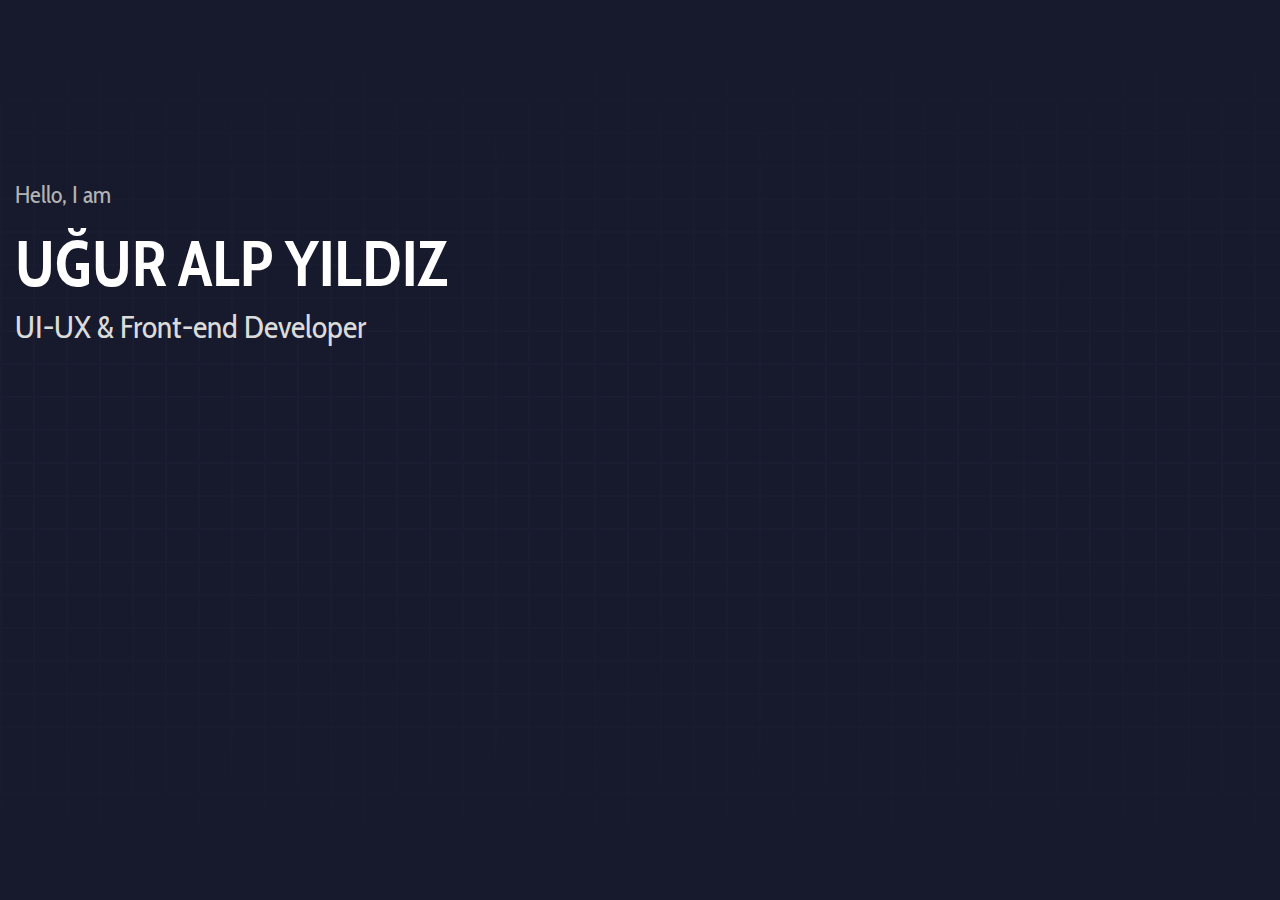
==== index.html @ f48fa428 "Update index.html" ====
<!DOCTYPE html>
<html lang="en">

<head>
    <meta charset="UTF-8">
    <meta name="theme-color" content="#17192c">
    <meta name="language" content="English">
    <link rel="apple-touch-icon" sizes="180x180" href="/apple-touch-icon.png">
    <link rel="icon" type="image/png" sizes="32x32" href="/favicon-32x32.png">
    <link rel="icon" type="image/png" sizes="16x16" href="/favicon-16x16.png">
    <link rel="manifest" href="/site.webmanifest">
    <link rel="mask-icon" href="/safari-pinned-tab.svg" color="#181a2e">
    <meta name="msapplication-TileColor" content="#181a2e">
    <meta name="theme-color" content="#181a2e">
    <meta http-equiv="X-UA-Compatible" content="IE=edge">
    <meta name="viewport" content="width=device-width, initial-scale=1.0">
    <link rel="stylesheet" href="src/style.css">
    <link rel="stylesheet" href="src/styledoten.css">
    <link rel="stylesheet" href="src/media.css">
    <link rel="preconnect" href="https://fonts.googleapis.com">
    <link rel="preconnect" href="https://fonts.gstatic.com" crossorigin>
    <link
        href="https://fonts.googleapis.com/css2?family=Cabin+Condensed&family=Edu+SA+Beginner:wght@600&family=Inconsolata&display=swap"
        rel="stylesheet">
    <link rel="stylesheet" href="https://cdn.jsdelivr.net/npm/swiper/swiper-bundle.min.css">
    <script src="https://kit.fontawesome.com/e2bce648c2.js" crossorigin="hurphygames"></script>
    <meta name="title" content="Ugur Alp Yıldız - Frontend Developer">
    <meta
        content="Hello, I am UĞUR ALP YILDIZ, a UI-UX & Front-end Developer. I am a freelance website developer who prioritizes excellent design and customer satisfaction."
        name="description">
    <meta name="keywords"
        content="ugur,uğuralpyıldız,uguralpyildiz,ugue alp yildiz,uğue alp,uğur yıldız,yildiz,ugur alp yildiz,ugur alp,uğur alp, uğur alp yıldız,uğur yıldız,frontend developer,freelancer,front-end,developer">
    <meta name="robots" content="index, follow">
    <meta name="robots" content="max-snippet:-1, max-image-preview:large, max-video-preview:-1">
    <meta property="og:title" content="Ugur Alp Yıldız - Frontend Developer">
    <meta property="og:description"
        content="Hello, I am UĞUR ALP YILDIZ, a UI-UX & Front-end Developer. I am a freelance website developer who prioritizes excellent design and customer satisfaction.">
    <meta http-equiv="Content-Type" content="text/html; charset=utf-8">
    <title>Uğur Alp Yıldız - Frontend Developer</title>
</head>

<body id="introduction">

    <div class="bg-sq" id="page">
        <nav class="nav-set up1">

            <div class="nav-container">
                <div class="nav-title">
                    <div class="profile-img">
                        <a href="#introduction"><img id="profile-logo" src="img/logo.png" alt="logo"></a>
                    </div>
                    <div class="name-align">
                        <div class="link-anim-set">
                            <div class="link-anim-set-p">
                                <div class="name-bar ">Uğur Alp Yıldız</div>
                            </div>
                        </div>
                        <div class="link-anim-set">
                            <div class="link-anim-set-p">
                                <div class="typewriting">
                                    <div class="job-bar">Frontend Developer</div>
                                </div>
                            </div>
                        </div>
                    </div>
                </div>

                <div class="nav-menu-overlay fadeblock"></div>
                <div class="menu-pos">

                    <div class="nav-link-container">
                        <div class="nav-links nav-link-settings">
                            <div class="nav-menu-header">
                                <div class="profile-img marg">
                                    <img width="" height="" id="profile-logo" src="img/logo.png" alt="logo">
                                </div>
                                <div class="name-bar">Uğur Alp Yıldız<br><span>Frontend Developer</span></div>
                            </div>
                            <div class="responsive-settings-mobile-animation">
                                <div id="nth" class="nav-links-effect-container">

                                    <a href="#introduction" class="nav-link" href="#">
                                        <div class="link-anim-set">
                                            <div class="link-anim-set-p p1">
                                                <div class="link-numbers">01</div><span
                                                    class="slash">//</span>Introduction
                                            </div>
                                        </div>
                                    </a>
                                    <a href="#about" class="nav-link" href="#">
                                        <div class="link-anim-set">
                                            <div class="link-anim-set-p p2">
                                                <div class="link-numbers">02</div><span class="slash">//</span>About Me
                                            </div>
                                        </div>
                                    </a>
                                    <a href="#projects" class="nav-link" href="#">
                                        <div class="link-anim-set">
                                            <div class="link-anim-set-p p3">
                                                <div class="link-numbers">03</div><span
                                                    class="slash">//</span>References
                                            </div>
                                        </div>
                                    </a>
                                    <a href="#contact" class="nav-link" href="#">
                                        <div class="link-anim-set">
                                            <div class="link-anim-set-p p4">
                                                <div class="link-numbers">04</div><span class="slash">//</span>Contact
                                            </div>
                                        </div>
                                    </a>


                                    <div class="dot-link-effect"></div>

                                </div>

                                <div class="download-center fade-r topbtns22">
                                    <a href="https://api.whatsapp.com/send/?phone=905379409326&text&type=phone_number&app_absent=0"
                                        target="_blank" id="downloadCv" class="download-cv">
                                        <span class="download-text"><img width="26" height="26"
                                                src="https://img.icons8.com/color/48/whatsapp--v1.png"
                                                alt="whatsapp--v1" />Whatsapp</span>
                                    </a>
                                    <div  class="flag dropws">
                                        <img width="24" height="24" src="https://img.icons8.com/ios/50/ffffff/globe--v1.png" alt="globe--v1" />  (EN)

                                        <div class="dropdown-c">
                                            <a href="tr.html" class="flag">
                                                <img width="24" height="24" src="https://img.icons8.com/color/48/turkey.png" alt="turkey" /> TR
                                            </a>
                                            <a href="index.html" class="flag">
                                                <img width="24" height="24" src="https://img.icons8.com/color/48/usa.png" alt="usa" /> EN
                                            </a>
                                        </div>
                                    </div>
                                    

                                </div>
                            </div>
                        </div>


                    </div>
                </div>
                <button class="menu-btn" href="#"><i class="fa-solid fa-bars-staggered"></i></button>
            </div>
        </nav>


        <!-- 01 page -->

        <section class="height100">
            <div class="container ">

                <div class="skills-header ">
                    <div class="home-hi">
                        <div class="link-anim-set">
                            <div class="link-anim-set-p a1 animate__bounceInDown">
                                <h6>Hello, I am</h6>
                            </div>
                        </div>
                    </div>
                    <div class="home-name">
                        <div class="link-anim-set">
                            <div class="link-anim-set-p">
                                <h1 class="animated-text"><span>U</span><span>Ğ</span><span>U</span><span>R</span>
                                    <span>A</span><span>L</span><span>P</span>
                                    <span>Y</span><span>I</span><span>L</span><span>D</span><span>I</span><span>Z</span>
                                </h1>
                            </div>
                        </div>
                        <div class="link-anim-set ">
                            <div class="link-anim-set-p">
                                <h3 class="animated-text-d">
                                    <span>U</span><span>I</span><span>-</span><span>U</span><span>X</span>
                                    <span>&</span>
                                    <span>F</span><span>r</span><span>o</span><span>n</span><span>t</span><span>-</span><span>e</span><span>n</span><span>d</span>
                                    <span>D</span><span>e</span><span>v</span><span>e</span><span>l</span><span>o</span><span>p</span><span>e</span><span>r</span>
                                </h3>
                            </div>
                        </div>


                    </div>

                    <div class="home-p link-anim-fade">

                        <p>
                            UI-UX & Front-end Developer. I am a freelance website developer who prioritizes excellent
                            design and
                            customer satisfaction.
                        </p>
                    </div>
                </div>

                <!-- code page -->
                <div style="display: none;" class="short-resume-i1 animate__backInUp">
                    <div class="code-table ">
                        <div class="code-table-nav">
                            <div class="tab-container">
                                <div class="tab tab-active"><span style="color: yellow; "><i
                                            class="fa-brands fa-js"></i></span>cubeEffect.js</div>
                                <div class="tab"><span style="color: skyblue; ">#</span> cube-free.css</div>
                                <div class="tab"><span style="color: orangered; ">
                                        <>
                                    </span> cube.html</div>
                            </div>
                        </div>
                        <div class="code-table-code-container">
                            <div class="code-table-sidenav">
                                <div class="numb link-anim-set p1">303</div>
                                <div class="numb link-anim-set p2">304</div>
                                <div class="numb link-anim-set p3">305</div>
                                <div class="numb link-anim-set p4">306</div>
                                <div class="numb link-anim-set p5">3U7</div>
                                <div class="numb link-anim-set p6">3G8</div>
                                <div class="numb link-anim-set p7">3U9</div>
                                <div class="numb link-anim-set p8">3R0</div>
                                <div class="numb link-anim-set p9">311</div>
                                <div class="numb link-anim-set p10">312</div>
                                <div class="numb link-anim-set p11">313</div>
                                <div class="numb link-anim-set p12">314</div>
                            </div>
                            <div class="code-table-code">
                                <div class="code-table-border">

                                    <div class="time-out-code">
                                        <span style="color: #ce8ce9;">const</span> <span
                                            style="color: #a1c5f5;">fromNTH</span> <span style="color: skyblue;"> =
                                        </span> </span><span style="color: #f3b059;"> inActiveNoddles</span>;
                                    </div>
                                    <div class="time-out-code">
                                        <span style="color: #ce8ce9;">var</span> <span
                                            style="color: #a1c5f5;">plainCounter</span> <span style="color: skyblue;"> =
                                        </span> <span style="color: #d34848;"> 0</span>;
                                    </div>
                                    <!-- settimeout -->
                                    <div class="settime-out-mar">
                                        <div class="time-out-code">
                                            <span style="color: #a1c5f5;">setTimeout(</span><span
                                                style="color: #eec985;">()</span> <span
                                                style="color: #ce8ce9;">=></span> <span style="color:#eec985;">{</span>
                                        </div>
                                        <div class="time-out-function-code">
                                            <span style="color: #eec985;">swiperSlider</span>.<span
                                                style="color: #d34848;">innerHTML</span> <span
                                                style="color: #a1c5f5;">=</span> <span
                                                style="color:#eec985;">pas_orianted</span>;
                                        </div>
                                        <div class="time-out-function-code">
                                            <span style="color: #eec985;">pro</span>.<span
                                                style="color: #d34848;">funcode</span> <span
                                                style="color: #a1c5f5;">=</span> <span
                                                style="color:#eec985;">letter</span>;
                                        </div>
                                        <div class="time-out-function-code">
                                            <span style="color: #eec985;">proactive_JavaScriptSkills</span>.<span
                                                style="color: #d34848;">match</span> <span
                                                style="color: #a1c5f5;">=</span> <span
                                                style="color:#eec985;">configures_dart</span>;
                                        </div>
                                        <div class="time-out-code">
                                            <span style="color: #eec985;">}</span>, <span
                                                style="color: #eec985;">7000</span> <span
                                                style="color: #a1c5f5;">)</span>;
                                        </div>
                                    </div>
                                    <!-- settimeout -->

                                    <div class="time-out-code">
                                        <span style="color: #ce8ce9;">const</span> <span
                                            style="color: #a1c5f5;">removeAllClass_fromNTH</span> <span
                                            style="color: skyblue;"> = </span> </span><span style="color: #f3b059;">
                                            ActiveNoddles</span>;
                                    </div>
                                    <div class="time-out-code">
                                        <span style="color: #ce8ce9;">const</span> <span
                                            style="color: #a1c5f5;">dotLinkEffect</span> <span style="color: skyblue;">
                                            = </span> <span style="color: #f3b059;"> NTH</span>;
                                    </div>
                                    <div class="time-out-code">
                                        <span style="color: #ce8ce9;">var</span> <span
                                            style="color: #a1c5f5;">pauseOnHover</span> <span style="color: skyblue;"> =
                                        </span> <span style="color: #80d348;"> true</span>;
                                    </div>
                                </div>
                            </div>
                        </div>
                    </div>
                    <!-- code right 01 page -->
                    <div class="short-resume-i2 ">
                        <div class="swiper swiper-container-free-mode ">
                            <!-- Additional required wrapper -->
                            <div class="swiper-wrapper">
                                <!-- Slides -->
                                <div class="swiper-slide cube">
                                    <div class="skill-board">
                                        <div class="skill-bar-head">
                                            <div class="skill-bar-head">
                                                <i class="fa-solid fa-code"></i>HTML
                                            </div>

                                            <div class="skill-bar">
                                                <div class="skill-bar-dot-head">Accessibility</div>
                                                <div class="skill-bar-co htmls">

                                                    <div class="skill-bar-dot"></div>
                                                    <div class="skill-bar-dot"></div>
                                                    <div class="skill-bar-dot"></div>
                                                    <div class="skill-bar-dot"></div>
                                                    <div class="skill-bar-dot"></div>
                                                    <div class="skill-bar-dot"></div>
                                                </div>
                                                <div class="skill-bar-dot-head">Forms & Validations</div>
                                                <div class="skill-bar-co htmls">

                                                    <div class="skill-bar-dot"></div>
                                                    <div class="skill-bar-dot"></div>
                                                    <div class="skill-bar-dot"></div>
                                                    <div class="skill-bar-dot"></div>
                                                    <div class="skill-bar-dot"></div>
                                                    <div class="skill-bar-dot"></div>
                                                </div>
                                            </div>

                                        </div>
                                    </div>
                                </div>
                                <div class="swiper-slide cube">
                                    <div class="skill-board other-skills">
                                        <div class="skill-bar-head">
                                            <div class="skill-bar-head">
                                                <i class="fa-brands fa-css3-alt"></i>CSS
                                            </div>

                                            <div class="skill-bar">
                                                <div class="skill-bar-dot"></div>Bootstrap
                                            </div>
                                            <div class="skill-bar">
                                                <div class="skill-bar-dot"></div>Tailwind CSS
                                            </div>
                                            <div class="skill-bar">
                                                <div class="skill-bar-dot"></div>SASS
                                            </div>
                                            <div class="skill-bar">
                                                <div class="skill-bar-dot"></div>Animate.css
                                            </div>
                                        </div>
                                    </div>
                                </div>

                                <div class="swiper-slide cube">
                                    <div class="skill-board other-skills">
                                        <div class="skill-bar-head">
                                            <div class="skill-bar-head">
                                                <i class="fa-brands fa-square-js"></i>JavaScript
                                            </div>

                                            <div class="skill-bar">
                                                <div class="skill-bar-dot"></div>React
                                            </div>
                                            <div class="skill-bar">
                                                <div class="skill-bar-dot"></div>TypeScript
                                            </div>
                                            <div class="skill-bar">
                                                <div class="skill-bar-dot"></div>Next.js
                                            </div>
                                            <div class="skill-bar">
                                                <div class="skill-bar-dot"></div>Swiper.js
                                            </div>
                                        </div>
                                    </div>
                                </div>


                            </div>


                        </div>


                        <!-- code page skills card info -->
                        <div class="short-resume-i4 ">
                            Skills
                        </div>

                    </div>
                </div>

            </div>
        </section>
    </div>

    <div class="beforeunloads">
        <!-- 01 page end -->

        <!-- 02 page end -->
        <section class="bg-sq ">
            <!-- 03 page start -->
            <div id="page">
                <div id="about" class="pageControl"></div>
                <div class="experince-container-fluid">
                    <div class="container">
                        <div class="section-box-container  ">
                            <div class="experince-header"><span class="experince-header-set">About Me</span></div>
                            <div class="about-container">
                                <div class="about-me-section">

                                    <div class="about-text">


                                        <div style="color:#bfc0c4 ;" class="about-text">
                                            Why should you work with me?
                                        </div>
                                        Because I am a developer who understands that web design is not just about
                                        aesthetics, but
                                        also encompasses functionality and usability.<br><br>

                                        The experience I have gained as a programmer enables me to provide smart
                                        solutions to technical challenges, as well as
                                        the ability to design visually appealing and professional websites. This
                                        presents an excellent opportunity for you to
                                        strengthen your online presence, attract your target audience, and expand your
                                        customer base.<br><br>

                                        Working with me will allow you to enhance your business's reputation in the
                                        digital world and gain a competitive
                                        advantage.<br><br>

                                        To make websites more professional, I have learned React.js and Tailwind CSS. By
                                        using these modern technologies, I
                                        create more flexible and faster websites. This allows me to provide more
                                        impressive and user-friendly experiences in my
                                        projects.<br><br>

                                        Since 2022, I have been working as a freelancer for agencies and companies. I am
                                        confident in my abilities and
                                        continuously strive to learn and keep up with the latest developments in the
                                        software field.

                                    </div>

                                    <div style="color:#bfc0c4 ;" class="about-text">
                                        My Interests
                                    </div>
                                    <div class="skills-bar-about flexstart intColor">
                                        <i class="fa-brands fa-html5" title="HTML"></i>
                                        <i class="fa-brands fa-css3-alt" title="CSS"></i>
                                        <i class="fa-brands fa-bootstrap" title="Bootstrap"></i>
                                        <i class="fa-brands fa-sass" title="Sass"></i>
                                        <i class="fa-brands fa-js" title="JavaScript"></i>
                                        <i class="fa-brands fa-react" title="React"></i>
                                    </div>
                                </div>
                                <div class="img-section">

                                </div>

                            </div>
                        </div>

                    </div>

                </div>
            </div>
        </section>

        <section>
            <!-- 02 page start -->
            <div id="page">
                <div id="projects" class="pageControl"></div>
                <div class="experince-container-fluid">
                    <div class="container ">


                        <div class="section-box-container">
                            <div class="experince-header"><span class="experince-header-set">References</span></div>

                            <div class="experince-alt"><i class="fa-solid fa-circle-check"></i>
                                Some of the projects I have completed include: <br><br> <i
                                    class="fa-solid fa-circle-info"></i> Please consider that the projects were designed
                                according to the budget.<br>
                                <div class="interact-zoom-header"></div>
                            </div>
                            <div class="section-boxes">

                                <a href="https://robson.com.tr" target="_blank"
                                    class="section-boxes-wrap reveal robson">
                                    <div class="section-title">
                                        <div class="section-projects-overflow">
                                            <div class="section-box ">
                                                <img src="img/robsoninvestment.png" alt="robsoninvestment">
                                            </div>
                                            <div class="title-area">
                                                <div class="project-type">Design and Development<span
                                                        class="project-date"><i
                                                            class="fa-solid fa-diagram-project"></i>Companies</span>
                                                </div>
                                                <div class="project-title"><i class="fa-solid fa-link"></i>
                                                    robson.com.tr</div>
                                            </div>
                                        </div>
                                    </div>

                                </a>





                                <a href="http://www.elsankozmetik.com" target="_blank"
                                    class="section-boxes-wrap reveal elsan">
                                    <div class="section-title">
                                        <div class="section-projects-overflow">
                                            <div class="section-box ">
                                                <img src="img/elsankozmetik.png" alt="elsankozmetik">
                                            </div>
                                            <div class="title-area">
                                                <div class="project-type">Design and Development<span
                                                        class="project-date"><i
                                                            class="fa-solid fa-diagram-project"></i>Companies</span>
                                                </div>
                                                <div class="project-title"><i class="fa-solid fa-link"></i>
                                                    elsankozmetik.com</div>
                                            </div>
                                        </div>
                                    </div>

                                </a>
                                <a href="http://www.borvey.com" target="_blank"
                                    class="section-boxes-wrap reveal borvey">
                                    <div class="section-title">
                                        <div class="section-projects-overflow">
                                            <div class="section-box ">
                                                <img src="img/borvey.png" alt="borvey">
                                            </div>
                                            <div class="title-area">
                                                <div class="project-type">Design and Development<span
                                                        class="project-date"><i
                                                            class="fa-solid fa-diagram-project"></i>Companies</span>
                                                </div>
                                                <div class="project-title"><i class="fa-solid fa-link"></i> borvey.com
                                                </div>
                                            </div>
                                        </div>
                                    </div>

                                </a>
                                <a href="https://www.texep.ch" target="_blank" class="section-boxes-wrap reveal texep">
                                    <div class="section-title">
                                        <div class="section-projects-overflow">
                                            <div class="section-box ">
                                                <img src="img/texep.png" alt="texep">
                                            </div>
                                            <div class="title-area">
                                                <div class="project-type">Design and Development<span
                                                        class="project-date"><i
                                                            class="fa-solid fa-diagram-project"></i>Companies</span>
                                                </div>
                                                <div class="project-title"><i class="fa-solid fa-link"></i> texep.ch
                                                </div>
                                            </div>
                                        </div>
                                    </div>

                                </a>



                                <a href="https://yasayankalpler.com/" target="_blank"
                                    class="section-boxes-wrap reveal yasayankalpler">
                                    <div class="section-title">
                                        <div class="section-projects-overflow">
                                            <div class="section-box ">
                                                <img src="img/yasayankalpler.png" alt="yasayankalpler">
                                            </div>
                                            <div class="title-area">
                                                <div class="project-type">Design and Development<span
                                                        class="project-date"><i
                                                            class="fa-solid fa-diagram-project"></i>Companies</span>
                                                </div>
                                                <div class="project-title"><i class="fa-solid fa-link"></i>
                                                    yasayankalpler.com</div>
                                            </div>
                                        </div>
                                    </div>

                                </a>





                                <a href="https://defneinsaatas.com/" target="_blank"
                                    class="section-boxes-wrap reveal defne">
                                    <div class="section-title">
                                        <div class="section-projects-overflow">
                                            <div class="section-box ">
                                                <img src="img/defne.png" alt="defneinsaat">
                                            </div>
                                            <div class="title-area">
                                                <div class="project-type">Design and Development<span
                                                        class="project-date"><i
                                                            class="fa-solid fa-diagram-project"></i>Companies</span>
                                                </div>
                                                <div class="project-title"><i class="fa-solid fa-link"></i>
                                                    defneinsaatas.com</div>
                                            </div>
                                        </div>
                                    </div>

                                </a>

                                <!-- <a href="https://www.sahsenemsaphira.com" target="_blank" class="section-boxes-wrap reveal sahsenem">
                                <div class="section-title">
                                    <div class="section-projects-overflow">
                                        <div class="section-box ">
                                            <img src="img/sahsenem.png" alt="sahsenem">
                                        </div>
                                        <div class="title-area">
                                            <div class="project-type">Design and Development<span class="project-date"><i
                                                        class="fa-solid fa-diagram-project"></i>Porfolio</span></div>
                                            <div class="project-title"><i class="fa-solid fa-link"></i> sahsenemsaphira.com</div>
                                        </div>
                                    </div>
                                </div>
    
                            </a> -->

                                <a href="https://www.flemini.com" target="_blank"
                                    class="section-boxes-wrap reveal flemini">
                                    <div class="section-title">
                                        <div class="section-projects-overflow">
                                            <div class="section-box ">
                                                <img src="img/flemini.png" alt="flemini">
                                            </div>
                                            <div class="title-area">
                                                <div class="project-type">Design and Development<span
                                                        class="project-date"><i
                                                            class="fa-solid fa-diagram-project"></i>Porfolio</span>
                                                </div>
                                                <div class="project-title"><i class="fa-solid fa-link"></i> flemini.com
                                                </div>
                                            </div>
                                        </div>
                                    </div>

                                </a>

                                <a href="https://yildirimbelediyespor.org/index.html" target="_blank"
                                    class="section-boxes-wrap reveal yildirim">
                                    <div class="section-title">
                                        <div class="section-projects-overflow">
                                            <div class="section-box ">
                                                <img src="img/yildirim-belediyesi-jimnastik-kulubu.png"
                                                    alt="yildirim-belediyesi-jimnastik-kulubu">
                                            </div>
                                            <div class="title-area">
                                                <div class="project-type">Sadece Frontend<span class="project-date"><i
                                                            class="fa-solid fa-diagram-project"></i>Companies</span>
                                                </div>
                                                <div class="project-title"><i class="fa-solid fa-link"></i>
                                                    yildirimbelediyespor.org</div>
                                            </div>
                                        </div>
                                    </div>

                                </a>

                                <a href="https://www.likyaagac.com" target="_blank"
                                    class="section-boxes-wrap reveal likya">
                                    <div class="section-title">
                                        <div class="section-projects-overflow">
                                            <div class="section-box ">
                                                <img src="img/likya.png" alt="likya">
                                            </div>
                                            <div class="title-area">
                                                <div class="project-type">Design and Development<span
                                                        class="project-date"><i
                                                            class="fa-solid fa-diagram-project"></i>Companies</span>
                                                </div>
                                                <div class="project-title"><i class="fa-solid fa-link"></i>
                                                    likyaagac.com</div>
                                            </div>
                                        </div>
                                    </div>

                                </a>

                                <a href="https://rutubeteson.com/" target="_blank"
                                    class="section-boxes-wrap reveal rutubet">
                                    <div class="section-title">
                                        <div class="section-projects-overflow">
                                            <div class="section-box ">
                                                <img src="img/rutubeteson.png" alt="rutubeteson">
                                            </div>
                                            <div class="title-area">
                                                <div class="project-type">Design and Development<span
                                                        class="project-date"><i
                                                            class="fa-solid fa-diagram-project"></i>Companies</span>
                                                </div>
                                                <div class="project-title"><i class="fa-solid fa-link"></i>
                                                    rutubeteson.com</div>
                                            </div>
                                        </div>
                                    </div>

                                </a>

                                <a href="https://www.btcclassic.io" target="_blank"
                                    class="section-boxes-wrap reveal btcclassic">
                                    <div class="section-title">
                                        <div class="section-projects-overflow">
                                            <div class="section-box ">
                                                <img src="img/btcclassic.png" alt="btcclassic">
                                            </div>
                                            <div class="title-area">
                                                <div class="project-type">Design and Development<span
                                                        class="project-date"><i
                                                            class="fa-solid fa-diagram-project"></i>Crypto</span></div>
                                                <div class="project-title"><i class="fa-solid fa-link"></i>
                                                    btcclassic.com</div>
                                            </div>
                                        </div>
                                    </div>

                                </a>
                                <a href="https://lineaname.com/" target="_blank"
                                    class="section-boxes-wrap reveal linea">
                                    <div class="section-title">
                                        <div class="section-projects-overflow">
                                            <div class="section-box ">
                                                <img src="img/lineanames.png" alt="lineaname">
                                            </div>
                                            <div class="title-area">
                                                <div class="project-type">Design and Development<span
                                                        class="project-date"><i
                                                            class="fa-solid fa-diagram-project"></i>Crypto</span></div>
                                                <div class="project-title"><i class="fa-solid fa-link"></i>
                                                    lineaname.com</div>
                                            </div>
                                        </div>
                                    </div>

                                </a>
                                <a href="https://jascrypto.net" target="_blank"
                                    class="section-boxes-wrap reveal jascrypto">
                                    <div class="section-title">
                                        <div class="section-projects-overflow">
                                            <div class="section-box ">
                                                <img src="img/jascrypto.png" alt="jascrypto">
                                            </div>
                                            <div class="title-area">
                                                <div class="project-type">Design and Development<span
                                                        class="project-date"><i
                                                            class="fa-solid fa-diagram-project"></i>Portfolio</span>
                                                </div>
                                                <div class="project-title"><i class="fa-solid fa-link"></i>
                                                    jascrypto.net</div>
                                            </div>
                                        </div>
                                    </div>

                                </a>
                                <a href="https://dinocoin.vip/" target="_blank" class="section-boxes-wrap reveal dino">
                                    <div class="section-title">
                                        <div class="section-projects-overflow">
                                            <div class="section-box ">
                                                <img src="img/dinocoin.png" alt="dinocoin">
                                            </div>
                                            <div class="title-area">
                                                <div class="project-type">Design and Development<span
                                                        class="project-date"><i
                                                            class="fa-solid fa-diagram-project"></i>Crypto</span></div>
                                                <div class="project-title"><i class="fa-solid fa-link"></i> dinocoin.vip
                                                </div>
                                            </div>
                                        </div>
                                    </div>

                                </a>
                                <a href="https://cavezero.com/" target="_blank" class="section-boxes-wrap reveal cave">
                                    <div class="section-title">
                                        <div class="section-projects-overflow">
                                            <div class="section-box ">
                                                <img src="img/cavezero.png" alt="cavezero">
                                            </div>
                                            <div class="title-area">
                                                <div class="project-type">Design and Development<span
                                                        class="project-date"><i
                                                            class="fa-solid fa-diagram-project"></i>Crypto</span></div>
                                                <div class="project-title"><i class="fa-solid fa-link"></i> cavezero.com
                                                </div>
                                            </div>
                                        </div>
                                    </div>

                                </a>
                                <a href="https://xbeygayrimenkul.com/" target="_blank"
                                    class="section-boxes-wrap reveal xbey">
                                    <div class="section-title">
                                        <div class="section-projects-overflow">
                                            <div class="section-box ">
                                                <img src="img/xbey.png" alt="xbey-gayrimenkul">
                                            </div>
                                            <div class="title-area">
                                                <div class="project-type">Design and Development<span
                                                        class="project-date"><i
                                                            class="fa-solid fa-diagram-project"></i>Companies</span>
                                                </div>
                                                <div class="project-title"><i class="fa-solid fa-link"></i>
                                                    xbeygayrimenkul.com</div>
                                            </div>
                                        </div>
                                    </div>

                                </a>
                                <a href="https://thenightstore.net/" target="_blank"
                                    class="section-boxes-wrap reveal thenightstore">
                                    <div class="section-title">
                                        <div class="section-projects-overflow">
                                            <div class="section-box ">
                                                <img src="img/thenightstore.png" alt="thenightstore">
                                            </div>
                                            <div class="title-area">
                                                <div class="project-type">Design and Development<span
                                                        class="project-date"><i
                                                            class="fa-solid fa-diagram-project"></i>Companies</span>
                                                </div>
                                                <div class="project-title"><i class="fa-solid fa-link"></i>
                                                    thenightstore.net</div>
                                            </div>
                                        </div>
                                    </div>

                                </a>
                                <a href="https://phomi-tr.com/" target="_blank"
                                    class="section-boxes-wrap reveal phomi-tr">
                                    <div class="section-title">
                                        <div class="section-projects-overflow">
                                            <div class="section-box ">
                                                <img src="img/phomi-tr.png" alt="phomi-tr">
                                            </div>
                                            <div class="title-area">
                                                <div class="project-type">Design and Development<span
                                                        class="project-date"><i
                                                            class="fa-solid fa-diagram-project"></i>Companies</span>
                                                </div>
                                                <div class="project-title"><i class="fa-solid fa-link"></i> phomi-tr.com
                                                </div>
                                            </div>
                                        </div>
                                    </div>

                                </a>





                                <div class="experince-alt reveal"><i class="fa-solid fa-hourglass-half"></i>Some of the
                                    projects I have worked on include<br>
                                    <div class="interact-zoom-header"></div>
                                </div>
                                <!-- anim-project a1 -->
                                <div class="section-boxes-wrap reveal hurphy">
                                    <div class="section-title">
                                        <div class="section-projects-overflow">
                                            <div class="section-box ">
                                                <img src="img/hurphygames.png" alt="hurphygames">
                                            </div>
                                            <div class="title-area">
                                                <div class="project-type">Design and Development<span
                                                        class="project-date"><i
                                                            class="fa-solid fa-diagram-project"></i>Companies</span>
                                                </div>
                                                <div class="project-title"> hurphygames.com</div>
                                            </div>
                                        </div>
                                    </div>

                                </div>
                                <div class="section-boxes-wrap reveal arearts">
                                    <div class="section-title ">
                                        <div class="section-projects-overflow">
                                            <div class="section-box ">
                                                <img src="img/arearts.png" alt="arearts">
                                            </div>
                                            <div class="title-area">
                                                <div class="project-type">Design and Development<span
                                                        class="project-date"><i
                                                            class="fa-solid fa-diagram-project"></i>Companies</span>
                                                </div>
                                                <div class="project-title"> arearts.com</div>
                                            </div>
                                        </div>
                                    </div>

                                </div>
                                <div class="section-boxes-wrap reveal doga">
                                    <div class="section-title">
                                        <div class="section-projects-overflow">
                                            <div class="section-box ">
                                                <img src="img/dogamobilya.png" alt="dogamobilya">
                                            </div>
                                            <div class="title-area">
                                                <div class="project-type">Only Frontend<span class="project-date"><i
                                                            class="fa-solid fa-diagram-project"></i>Companies</span>
                                                </div>
                                                <div class="project-title"> Doğa Mobilya</div>
                                            </div>
                                        </div>
                                    </div>

                                </div>




                            </div>

                        </div>

                    </div>
                </div>

            </div>

            <div class="comment-section-container reveal">
                <div class="comment-section">
                    <div class="experince-alt " style="margin-top: 50px;"><i
                            class="fa-solid fa-wand-sparkles"></i>Customer testimonials<br>
                        <div class="interact-zoom-header"></div>
                    </div>
                    <div class="swiper-container swiper2">
                        <div class="swiper-wrapper">
                            <div class="swiper-slide coverflow">
                                <div class="comment-slider-container">
                                    <div class="c-slider-img-container">
                                        <div class="comment-slider-img">
                                            <img src="img/Social_Media_Chatting_Online_Blank_Profile_Picture_Head_And_Body_Icon_People_Standing_Icon_Grey_Background_generated.jpg"
                                                alt="albay">
                                        </div>
                                    </div>
                                    <div class="comment-slider-com">
                                        <div class="slider-comments">
                                            <div class="comm-header"><img class="comment-logo" src="img/bionluk.png"
                                                    alt="bionluk">
                                            </div>
                                            <i class="fa-solid fa-star"></i><i class="fa-solid fa-star"></i><i
                                                class="fa-solid fa-star"></i><i class="fa-solid fa-star"></i><i
                                                class="fa-solid fa-star"></i><br>
                                            "Ugur produced fast and high-quality content according to our requests.
                                            Thank you very much, we are very satisfied"

                                        </div>
                                        <div class="slider-com-artic">
                                            Albay İzolasyon

                                        </div>
                                    </div>
                                </div>
                            </div>
                            <div class="swiper-slide coverflow">
                                <div class="comment-slider-container">
                                    <div class="c-slider-img-container">
                                        <div class="comment-slider-img">
                                            <img src="img/chain-master.png" alt="chainmaster">
                                        </div>
                                    </div>
                                    <div class="comment-slider-com">
                                        <div class="slider-comments">
                                            <div class="comm-header"><img class="comment-logo" src="img/bionluk.png"
                                                    alt="bionluk">
                                            </div>
                                            <i class="fa-solid fa-star"></i><i class="fa-solid fa-star"></i><i
                                                class="fa-solid fa-star"></i><i class="fa-solid fa-star"></i><i
                                                class="fa-solid fa-star"></i><br>
                                            "The timing and communication were perfect. A talented individual who
                                            understood the topic well and provided quick
                                            solutions."
                                        </div>
                                        <div class="slider-com-artic">
                                            Mustafa Sarı
                                        </div>
                                    </div>
                                </div>
                            </div>
                            <div class="swiper-slide coverflow">
                                <div class="comment-slider-container">
                                    <div class="c-slider-img-container">
                                        <div class="comment-slider-img">
                                            <img src="img/299983.jpeg" alt="yassow">
                                        </div>
                                    </div>
                                    <div class="comment-slider-com">
                                        <div class="slider-comments">
                                            <div class="comm-header"><img class="comment-logo" src="img/bionluk.png"
                                                    alt="unnamed">
                                            </div>
                                            <i class="fa-solid fa-star"></i><i class="fa-solid fa-star"></i><i
                                                class="fa-solid fa-star"></i><i class="fa-solid fa-star"></i><i
                                                class="fa-solid fa-star"></i><br>
                                            "We never encountered any issues with communication. We conveyed what we
                                            wanted, and it was done beautifully. Thank you"
                                        </div>
                                        <div class="slider-com-artic">
                                            Emel Aksan
                                        </div>
                                    </div>
                                </div>
                            </div>

                            <div class="swiper-slide coverflow">
                                <div class="comment-slider-container">
                                    <div class="c-slider-img-container">
                                        <div class="comment-slider-img">
                                            <img src="img/a75006e6-1a83-4a0c-907e-957a373ef1b9.jpg" alt="konsequad">
                                        </div>
                                    </div>
                                    <div class="comment-slider-com">
                                        <div class="slider-comments">
                                            <div class="comm-header"><img class="comment-logo" src="img/bionluk.png"
                                                    alt="bionluk">
                                            </div>
                                            <i class="fa-solid fa-star"></i><i class="fa-solid fa-star"></i><i
                                                class="fa-solid fa-star"></i><i class="fa-solid fa-star"></i><i
                                                class="fa-solid fa-star"></i><br>
                                            "Mr. Uğur was truly very fast and understanding. He delivered a project
                                            exactly as I wanted."
                                        </div>
                                        <div class="slider-com-artic">
                                            konsequad
                                        </div>
                                    </div>
                                </div>
                            </div>
                            <div class="swiper-slide coverflow">
                                <div class="comment-slider-container">
                                    <div class="c-slider-img-container">
                                        <div class="comment-slider-img">
                                            <img src="img/299983.jpeg" alt="yassow">
                                        </div>
                                    </div>
                                    <div class="comment-slider-com">
                                        <div class="slider-comments">
                                            <div class="comm-header"><img class="comment-logo" src="img/bionluk.png"
                                                    alt="unnamed">
                                            </div>
                                            <i class="fa-solid fa-star"></i><i class="fa-solid fa-star"></i><i
                                                class="fa-solid fa-star"></i><i class="fa-solid fa-star"></i><i
                                                class="fa-solid fa-star"></i><br>
                                            "The most talented and best friend I've encountered in web design. He has
                                            helped me many times, and I extend my endless
                                            thanks to him. Working with him has always been a delightful and productive
                                            experience"
                                        </div>
                                        <div class="slider-com-artic">
                                            Murat
                                        </div>
                                    </div>
                                </div>
                            </div>
                            <div class="swiper-slide coverflow">
                                <div class="comment-slider-container">
                                    <div class="c-slider-img-container">
                                        <div class="comment-slider-img">
                                            <img src="img/kaanizet.jpg" alt="kaanizet">
                                        </div>
                                    </div>
                                    <div class="comment-slider-com">
                                        <div class="slider-comments">
                                            <div class="comm-header"><img class="comment-logo" src="img/bionluk.png"
                                                    alt="unnamed">
                                            </div>
                                            <i class="fa-solid fa-star"></i><i class="fa-solid fa-star"></i><i
                                                class="fa-solid fa-star"></i><i class="fa-solid fa-star"></i><i
                                                class="fa-solid fa-star"></i><br>
                                            "He did everything requested in perfect quality, so I highly recommend him
                                            to everyone. I will be working with our friend
                                            on other projects as well."
                                        </div>
                                        <div class="slider-com-artic">
                                            Kaan İzet
                                        </div>
                                    </div>
                                </div>
                            </div>

                            <div class="swiper-slide coverflow">
                                <div class="comment-slider-container">
                                    <div class="c-slider-img-container">
                                        <div class="comment-slider-img">
                                            <img src="img/299983.jpeg" alt="yassow">
                                        </div>
                                    </div>
                                    <div class="comment-slider-com">
                                        <div class="slider-comments">
                                            <div class="comm-header"><img class="comment-logo" src="img/bionluk.png"
                                                    alt="bionluk">
                                            </div>
                                            <i class="fa-solid fa-star"></i><i class="fa-solid fa-star"></i><i
                                                class="fa-solid fa-star"></i><i class="fa-solid fa-star"></i><i
                                                class="fa-solid fa-star"></i><br>
                                            "Uğur is a very professional web designer - his communications skills were
                                            beyond and above my expecatations, i will definetly work with him again"
                                        </div>
                                        <div class="slider-com-artic">
                                            Yassow
                                        </div>
                                    </div>
                                </div>
                            </div>

                        </div>
                        <!-- Add Pagination -->
                        <div class="swiper-pagination swiper-pagination1"></div>
                    </div>
                </div>
            </div>


        </section>
        <!-- 03 page end -->

        <!-- 04 page start -->

        <section>
            <div id="page">
                <div id="contact" class="pageControl"></div>

                <div class="container-c ">
                    <div class="mrb10"></div>
                    <div class="experince-header"><span class="experince-header-set">Contact</span></div>

                    <div class="contact-form">

                        <div class="contact-form-flex-l">

                            <div class="contact-alt">
                                Feel free to contact me through this form or directly via email at <a
                                    class="contact-aef"
                                    href="mailto:contact@uguralpyildiz.com">contact@uguralpyildiz.com</a>
                            </div>
                        </div>
                        <iframe name="dummyframe" id="dummyframe" style="display: none;"></iframe>
                        <div class="contact-form-flex-r">
                            <div class="form-container">
                                <form class="form-contact" action="https://formspree.io/f/maykgrao" method="POST"
                                    target="dummyframe" novalidate>
                                    <div class="form-opt">
                                        <label>What's your name? <span>*</span></label>
                                        <div class="area-container">
                                            <input class="c-name" minlength="3" autocomplete="off" type="name"
                                                name="name" required placeholder="Please enter your name">
                                            <div class="area"></div>
                                            <div class="errmessage-cont">
                                                <div class="errmessage"></div>
                                            </div>
                                        </div>
                                    </div>
                                    <div class="form-opt">
                                        <label>What's your E-Mail? <span>*</span></label>
                                        <div class="area-container">
                                            <input class="c-email" type="email" autocomplete="off" name="email" required
                                                placeholder="Please enter your e-mail address">
                                            <div class="area"></div>
                                            <div class="errmessage-cont">
                                                <div class="errmessage"></div>
                                            </div>
                                        </div>
                                    </div>
                                    <div class="form-opt">
                                        <label>What's your message? <span>*</span></label>
                                        <div class="area-container">
                                            <textarea class="textarea" minlength="10" name="message" required name="1"
                                                id="1" cols="30" rows="10"
                                                placeholder="Please explain the topic or provide your number, and I will get back to you instantly."></textarea>
                                            <div class="area"></div>
                                            <div class="errmessage-cont">
                                                <div class="errmessage"></div>
                                            </div>
                                            <div class="errmessage-cont">
                                            </div>

                                        </div>
                                    </div>

                                    <div class="btn-container">
                                        <div class="download-center w100 fade-r">
                                            <button type="submit" href="#cv" id="submitC" class="download-cv w100"><span
                                                    class="submit-text">Send</span></button>
                                        </div>
                                    </div>
                                </form>

                            </div>
                        </div>
                        <img src="img/bgc.png" alt="formback">

                    </div>
                </div>
            </div>
        </section>
        <!-- 04 page end -->

        <footer>
            <div class="credits">


                <div class="skills-bar-about">

                    <a class="social-links" href="https://github.com/uguralpyildiz" target="_blank"><i
                            class="margin fa-brands fa-github"></i></a>
                    <a class="social-links" href="https://www.linkedin.com/in/uguralpyildiz" target="_blank"><i
                            class="fa-brands fa-linkedin-in"></i></a>
                    <a class="social-links" href="https://www.instagram.com/uguryildiz_sw/" target="_blank"><i
                            class="insta fa-brands fa-instagram"></i></a>
                    <a class="social-links"
                        href="https://api.whatsapp.com/send/?phone=905379409326&text&type=phone_number&app_absent=0"
                        target="_blank"><i class="fa-brands fa-whatsapp"></i></a>
                    <a class="social-links" href="https://codepen.io/nvite8008" target="_blank"><i
                            class="fa-brands fa-codepen"></i></a>

                </div>
                <div class="copyright">
                    2024 © Uğur Alp Yıldız
                </div>

            </div>
        </footer>




    </div>
    <!-- <div class="scroll-top-container">
        <button class="scroll-top-btn">
            <div class="download-text"><i class="fa-solid fa-arrow-up"></i></div>
        </button>
    </div> -->

    <script src="https://cdn.jsdelivr.net/npm/swiper/swiper-bundle.min.js"></script>
    <script src="src/script.js"></script>

</body>

</html>
---- src/style.css ----
*{
    padding: 0;
    margin: 0;
    box-sizing: border-box;
    
}

html{
    scroll-behavior: smooth;   
}

::selection{
        color: rgb(255, 255, 255);
        background: #518bbb3f;
    }
::-moz-selection {
    color: rgb(255, 255, 255);
    background: #518bbb3f;
}

body{   
    /*  */
    display: block;
    background: #17192c;
    color: #fff;
    min-width: 234px;
    width: 100% !important;
    overflow-x: hidden;
}

body,button,input,textarea{
    font-family: 'Cabin Condensed', system-ui, -apple-system, BlinkMacSystemFont, 'Segoe UI', Roboto, Oxygen, Ubuntu, Cantarell, 'Open Sans', 'Helvetica Neue', sans-serif;
}

.swiper-container-free-mode .swiper-wrapper {
    transition-timing-function: linear;
}

.fadeblock{
    animation: fadeblock 1s ease;
}

@keyframes fadeblock {
    from{
        opacity: 0;
    }
    to{
        opacity: 1;
    }

}

#page{
    height:100% !important;

    width:100% !important;
}

section {
    padding: 15px;
    width: 100% !important;
}


.pageControl{
    height: 25px;
}



.nav-set{
    position: absolute;
    top: 0;
    width: 100%;
    transition: .7s ease all;
    z-index: 999;
}

.scroll-top-container{
    display: flex;
    align-items: center;
    justify-content: center;
    transform: translate(-50%, 0%);
    position: fixed;
    bottom: 10px;
    left: 50%;
    
    z-index: 990;
}




.scroll-top-btn{
    display: none;
    border: 2px solid #8172B9;
    background: #522E4250;
    color: #fff;
    border-radius: 10%;
    font-size: 24px;
    height: 50px;
    width: 50px;
    cursor: pointer;
    overflow: hidden;
    
}

.scroll-top-btn i{
    position: relative;
    top: 0;
    margin: auto;
}




section .container{
    padding-top: 100px !important;
}

nav{
    display: none;
}



.nav-container{
    display: flex;
    align-items: center;
    justify-content: space-between;
    max-width: 1400px;    
    padding: 20px 0;
    margin: auto;
    border-radius: 5px;     
    transition: .5s ease top;
    
}

.beforeunloads{
    position: relative;
    width: 100% !important;
    overflow-x: hidden;

}

.nav-menu-header{
    display: none;
}

i{
    margin-right: 8px;
}




.nav-link{
    color: #fff;
    text-align: left;
    padding-bottom: 20px;
    text-decoration: none;
    padding-right:30px;
    font-size: 18px;
    color: #ffffff;
    z-index: 1;
    transition: .3s opacity;
}

.nav-link:hover .link-numbers{
    color: #fff !important;
}

.nav-link-settings{
    display: flex !important;
    opacity: 1 !important;
    transform: scale(1) !important;
}

.nav-links{
    align-items: center;
    gap: 35px;
}

.nav-links-effect-container{
    position: relative;
    display: flex;
    align-items: center;
}

.dot-link-effect{
    position: absolute;
    left: 10%;
    bottom: 0px;
    height: 8px;
    width: 8px;
    border-radius: 50%;
    box-shadow: 0 0 15px #fff;
    background: #fff;
    transition: .8s cubic-bezier(0.18, 0.89, 0.34, 1.10) all;
    z-index: 0;
    animation: dot-eff ease 5s 1s infinite;
    z-index: -1;
}

@keyframes dot-eff {
    0%{
        box-shadow: 0 0 15px #fff;
    }

    50%{
        box-shadow: 0 0 20px #fff;
    }
    100% {
        box-shadow: 0 0 15px #fff;
    }
}

.active0{
    left: 10%;
}
.active1{
    left: 34.5%;
}
.active2 {
    left: 62%;
}
.active3 {
    left: 88%;
}






/* text-opactity */

#nth a:nth-child(n):hover ~ .dot-link-effect{
    transform: scale(1.20);
    box-shadow: 0 0 20px #fff;
}

#nth a:nth-child(1):hover ~ .dot-link-effect{
    left: 10% !important;
}

#nth a:nth-child(2):hover~.dot-link-effect {
    left: 34.5% !important;
}

#nth a:nth-child(3):hover~.dot-link-effect {
    left: 62% !important;
}

#nth a:nth-child(4):hover~.dot-link-effect {
    left: 88% !important;
}



.link-numbers{

    font-size: 15px;
    font-family: 'Inconsolata', monospace;
    text-align: right;
    color: #fff;
    opacity: .50;
    transition: .3s;
}



.slash{
    visibility: hidden;
    letter-spacing:4px;
}

.nav-title{
    display: flex;
    align-items: center;
    color: #fff;
    font-size: 24px;
    width: 30%;
}

.link-anim-set{
    position: relative;
    top: 0;  
    overflow: hidden;
}

.link-anim-set-p{
    position: relative;
    top: 0;
    transform-origin: bottom left;
}

.animated-text span,.animated-text-d span{
    position: relative;   
}

.animated-text{
    position: relative;
    animation: fadess ease-in-out 2.5s;
}
.animated-text-d {
    position: relative;
    animation: fadess ease-in-out 3.5s;
}

@keyframes fadess {
    from{
        opacity: 0;
    }

    to{
        opacity: 1;
    }
}

.animated-text span:nth-child(1){
    animation: topBom ease-in-out .5s;
}
.animated-text span:nth-child(2) {
    animation: topBom ease-in-out .6s;
}
.animated-text span:nth-child(3){
    animation: topBom ease-in-out .7s;
}
.animated-text span:nth-child(4) {
    animation: topBom ease-in-out .8s;
}
.animated-text span:nth-child(5){
    animation: topBom ease-in-out .9s;
}
.animated-text span:nth-child(6) {
    animation: topBom ease-in-out 1s;
}
.animated-text span:nth-child(7){
    animation: topBom ease-in-out 1.1s;
}
.animated-text span:nth-child(8) {
    animation: topBom ease-in-out 1.2s;
}
.animated-text span:nth-child(9){
    animation: topBom ease-in-out 1.3s;
}
.animated-text span:nth-child(10) {
    animation: topBom ease-in-out 1.4s;
}
.animated-text span:nth-child(11) {
    animation: topBom ease-in-out 1.5s;
}
.animated-text span:nth-child(12) {
    animation: topBom ease-in-out 1.6s;
}
.animated-text span:nth-child(13) {
    animation: topBom ease-in-out 1.7s;
}
.animated-text span:nth-child(14) {
    animation: topBom ease-in-out 1.8s;
}
.animated-text span:nth-child(15) {
    animation: topBom ease-in-out 1.9s;
}

/* home-titles h3 option */

.animated-text-d span:nth-child(1) {
    animation: topBom ease-in-out 2s;
}

.animated-text-d span:nth-child(2) {
    animation: topBom ease-in-out 2s;
}

.animated-text-d span:nth-child(3) {
    animation: topBom ease-in-out 2.1s;
}

.animated-text-d span:nth-child(4) {
    animation: topBom ease-in-out 2.1s;
}

.animated-text-d span:nth-child(5) {
    animation: topBom ease-in-out 2.2s;
}

.animated-text-d span:nth-child(6) {
    animation: topBom ease-in-out 2.2s;
}

.animated-text-d span:nth-child(7) {
    animation: topBom ease-in-out 2.3s;
}

.animated-text-d span:nth-child(8) {
    animation: topBom ease-in-out 2.3s;
}

.animated-text-d span:nth-child(9) {
    animation: topBom ease-in-out 2.4s;
}

.animated-text-d span:nth-child(10) {
    animation: topBom ease-in-out 2.4s;
}

.animated-text-d span:nth-child(11) {
    animation: topBom ease-in-out 2.5s;
}

.animated-text-d span:nth-child(12) {
    animation: topBom ease-in-out 2.5s;
}

.animated-text-d span:nth-child(13) {
    animation: topBom ease-in-out 2.5s;
}

.animated-text-d span:nth-child(14) {
    animation: topBom ease-in-out 2.6s;
}

.animated-text-d span:nth-child(15) {
    animation: topBom ease-in-out 2.6s;
}
.animated-text-d span:nth-child(16) {
    animation: topBom ease-in-out 2.6s;
}
.animated-text-d span:nth-child(17) {
    animation: topBom ease-in-out 2.7s;
}
.animated-text-d span:nth-child(18) {
    animation: topBom ease-in-out 2.7s;
}
.animated-text-d span:nth-child(19) {
    animation: topBom ease-in-out 2.7s;
}
.animated-text-d span:nth-child(20) {
    animation: topBom ease-in-out 2.7s;
}
.animated-text-d span:nth-child(21) {
    animation: topBom ease-in-out 2.8s;
}
.animated-text-d span:nth-child(22) {
    animation: topBom ease-in-out 2.8s;
}
.animated-text-d span:nth-child(23) {
    animation: topBom ease-in-out 2.8s;
}
.animated-text-d span:nth-child(24) {
    animation: topBom ease-in-out 2.8s;
}

@keyframes topBom{
    from{
        opacity: 0;
        top: 100px;
    }
    to{
        opacity: 1;
        top: 0;
    }
}


.c0::before{
    content: "";
    position: absolute;
    top: 0;
    left: -200%;
    width: 100%;
    height: 100%;
    background: #fff;
    animation: link-flashEffect ease-in-out .8s 1;
}
.c1::before{
    content: "";
    position: absolute;
    top: 0;
    left: -200%;
    width: 100%;
    height: 100%;
    background: #fff;
    animation: link-flashEffect ease-in-out 1s 1;
}
.c2::before{
    content: "";
    position: absolute;
    top: 0;
    left: -200%;
    width: 100%;
    height: 100%;
    background: #fff;
    animation: link-flashEffect ease-in-out 1.2s 1;
}

@keyframes link-flashEffect {
    0%{
        left: -200%;
    }

    50%{
        left: 0;
    }
    100% {
        left: 400%;
    }
}


.up1 {
    animation: upstart ease-in-out .6s 1;
}

@keyframes upstart {
    from{
        opacity: 0;
    }
    to{
        opacity: 1;
    }
}


.p1{
    animation: link-anim ease-in-out .6s 1;
}
.p2 {
    animation: link-anim ease-in-out .8s 1;
}
.p3 {
    animation: link-anim ease-in-out 1s 1;
}
.p4 {
    animation: link-anim ease-in-out 1.2s 1;
}
.p5 {
    animation: link-anim ease-in-out 1.3s 1;
}
.p6 {
    animation: link-anim ease-in-out 1.4s 1;
}
.p7 {
    animation: link-anim ease-in-out 1.5s 1;
}
.p8 {
    animation: link-anim ease-in-out 1.6s 1;
}
.p9 {
    animation: link-anim ease-in-out 1.7s 1;
}
.p10 {
    animation: link-anim ease-in-out 1.8s 1;
}
.p11 {
    animation: link-anim ease-in-out 1.9s 1;
}
.p12 {
    animation: link-anim ease-in-out 2s 1;
}


@keyframes link-anim{
    0%{
        transform: scale(.5);
        
        top: 100px;
        opacity: 0;
    }
    
    33%{
    
        opacity: 0.50;
    }
    100%{
        opacity: 1;
        top: 0px;
    }
}

.download-cv {
    position: relative;
    display: flex;
    align-items: center;
    justify-content: center;
    top: 0;
    left: 0;
    text-align: center;
    text-decoration: none;
    width: 165px;
    height: 50px;
    background: #46377a50;
    color: #fff;
    border: 2px solid #8172b9;
    border-radius: 5px;
    font-size: 16px;
    cursor: pointer;
    z-index: 1;
    overflow: hidden;
    transition: .4s ease transform;
}

.okbtn {
    background: #2bc42b50;
    border: 2px dotted #72b98f;
}
.formspree{
    display: flex;
    align-items: center;
    gap: 5px;
    color: #f1f1f1;
}
.formspree img{
    width: 40px;
    border-radius: 50%;
}

.fade-r {
    animation: fade-r ease .5s;
}

@keyframes fade-r {
    from {
        opacity: 0;
    }

    to {
        opacity: 1;
    }
}

.download-cv:hover {
    box-shadow: 0 0 15px #00000080;
    border: 2px solid #8172b9;
}

.download-cv:active {
    transform: scale(0.90);
    box-shadow: 0 0 15px #00000080;
    border: 2px solid #8172b9;
}

.okbtn:hover,.okbtn:active{
    background: #41d34150;
    border: 2px dotted #569470;
    transform: scale(0.90);
}



.spinner-anim {
    position: relative;
    top: 0;
    animation: transformspin 1s ease;
}

@keyframes transformspin {
    0% {
        top: 100px;
    }

    100% {
        top: 0;
    }
}

.spinner {
    display: flex;
    align-items: center;
    animation: rotate 1s linear infinite;
    z-index: 2;
    width: 27px;
    height: 27px;
}

.spinner .path {
    stroke: #ffffff;
    stroke-linecap: round;
    animation: dash 1.5s ease-in-out infinite;
}

@keyframes rotate {
    100% {
        transform: rotate(360deg);
    }
}

@keyframes dash {
    0% {
        stroke-dasharray: 1, 150;
        stroke-dashoffset: 0;
    }

    50% {
        stroke-dasharray: 90, 150;
        stroke-dashoffset: -35;
    }

    100% {
        stroke-dasharray: 90, 150;
        stroke-dashoffset: -124;
    }
}

.download-cv i {
    font-size: 19px;
}

.download-cv::before {
    content: "";
    position: absolute;
    bottom: 0px;
    left: 100%;
    width: 100%;
    height: 100%;
    transform: rotate(-320deg);
    background: #8172b9;
    z-index: -1;
}

.download-cv:hover::before {
    animation: flashEffect 1s ease 3;
}

.okbtn::before {
    content: "";
        position: absolute;
        bottom: 0px;
        left: 100%;
        width: 100%;
        height: 100%;
        transform: rotate(-320deg);
        z-index: -1;
        background: #569470;
}

.okbtn:hover::before {
    animation: flashEffect 1s ease 3;
}

@keyframes flashEffect {
    0% {
        left: -100%;
    }

    100% {
        left: 100%;
    }
}

.download-text {
    position: relative;
    top: 0;
    transition: .6s;
    animation: downloadText ease .7s;
}

.submit-text {
    display: flex;
    align-items: center;
    justify-content: center;
    position: relative;
    top: 0;
    transition: .6s;
    animation: downloadText ease .7s;
}

@keyframes downloadText {
    from {
        opacity: 0;
        top: 100px;
    }

    to {
        opacity: 1;
        top: 0px;
    }
}


.profile-img{
    display: flex;
    align-items: center;
    justify-content: center;
    height: 50px;
    width: 50px;


}

.profile-img img{
    height: 50px;
    width: 50px;

}

.type-bar, .job-bar{
    position: relative;
    font-size: 18px;
    margin-right:3px;
    color: #f1f1ff;
}

.typewriting {
    display: flex;
    align-items: center;
    margin:5px 0 0;
}

.job-bar::after{
    content: "";
    position: absolute;
    top: 0;
    right: -2px;
    height: 100%;
    width: 2px;
    background: #fff;
    animation: blink 0.7s ease infinite;
}

@keyframes blink {
    from {
        opacity: 0;
    }
    to {
        opacity: 1;
    }
}

  .menu-btn {
      display: none;
  }


.container{
    display: flex;
    max-width: 1400px;
    padding: 50px 0;
    margin: 50px auto;

}

header .container {
    justify-content: flex-start;
    text-align: left;
}



.about-header{
    width: 100%;
}

.home-hi  h6{
    font-size: 24px;
    padding: 15px 0;
    font-weight: 400;
    color: #b3b3b3;
}

.home-p{

    width: 100%;
}

.home-p p{
    padding: 20px 0;
    color: #dbdbdb;
    font-size: 22px;
}


.home-name  h1 {
    font-size: 64px;
    color: #fff;
}

.home-name  h3 {
    font-size: 32px;
    font-weight: 400;
    color: #dbdbdb;
    padding: 5px 0;
}

section .container {
    justify-content: space-between;
}

.unga{
    background-color: #16182a;
        opacity: 1;
        background-image: linear-gradient(#1a1c30 1.7000000000000002px, transparent 1.7000000000000002px), linear-gradient(to right, #1a1c30 1.7000000000000002px, #16182a 1.7000000000000002px);
        background-size: 34px 34px;
}



.short-resume-i1{
    position: relative;
    width: 100%;
    width: 50%;
    height: 350px;
    background: #23272E;
    background-size: 130%;
    border-radius: 5px;
    box-shadow: 0 0 5px #00000050;
    margin-left: 30px;
    margin-top: 85px;
    animation: fadess ease 1s 1;
    transition: 1s ease;
    z-index: 1;
}

.link-anim-fade{
    visibility:hidden;
    animation: fade-c ease-in-out 1.5s 2.5s;
}



@keyframes fade-c {
    from {
        opacity: 0;
    }

    to {
        opacity: 1;
    }
}

@keyframes fade-up{
    from{
        top: -50px;
        opacity: 0;
    }

    to{
        top: 0;
        opacity: 1;
    }
} 


.short-resume-i1{
    font-family: 'Inconsolata', monospace;
}

.tab-container{
    display: flex;
    align-items: center;
    min-width: 500px;
}
.tab{
    font-size: 14px;
    font-weight: 300;
    background: #1a1f25;
    border-bottom: 1px solid transparent;
    padding:5px 20px;
    color: #8a8a8a;
}

.tab-active{
    color: #dbdbdb;
    background: #424453;
    border-bottom: 1px solid #8c8d99;
}

.code-table-code-container{
    display: flex;
    overflow: hidden;
}

.code-table{
    background: #202444;
    border-radius: 5px;
    overflow: hidden;
}

.code-table-sidenav{
    font-size: 16px;
    text-align: center;
    width: 50px;
    font-family: 'Inconsolata', monospace;
    font-weight: 600;
    color: #6a6b6d;
    background: #1b1e30;
    border-right: 1px solid #4A4D53;
}

.code-table-border{
    position: relative;
    padding-left: 20px;
    animation: fade-up-code ease 1s 1;
    font-size: 16px;
}

.numb{
    padding: 5px;
}

.time-out-code{
    position: relative;
    padding: 5px;
    animation: fade-up-code ease 1s 1;
}

@keyframes fade-up-code {
    from {
        right: -100px;
        opacity: 0;
    }

    to {
        right: 0;
        opacity: 1;
    }
}

.time-out-function-code{
    padding:5px 30px;
    margin-left: 3px;
    border-left: 1px solid #4A4D53;
    min-width: 500px;
}

.settime-out-mar{
    margin-left: 20px;
}

#skills{
    padding-top: 50px;
}

.short-resume-i2 {
    display: flex;
    align-items: center;
    justify-content: center;
    position: absolute;
    top: -20%;
    right: 5%;
    width: 65%;
    height: 350px;
    background: #23272E90;
    backdrop-filter: blur(3px);
    border-radius: 5px;
    box-shadow: 0 0 3px #00000050;
    transition: .3s ease all;

}


.short-resume-i4 {
    position: absolute;
    top: -5%;
    left: -5%;
    width: auto;
    padding: 10px 25px;
    background-size: 100%;
    border-radius: 50px;
    border: 2px solid #4abb4a;
    background: #1d471d;
    box-shadow: 0 0 15px #00000050;

    animation: fade ease 1.3s 1;

}



@keyframes fade{
    0%{
        transform: scale(0.50);
        opacity: 0;
    }

    50%{
        transform: scale(1.3);
        opacity: 1;
    }
    100% {
            transform: scale(1);
            opacity: 1;
    }
}

.swiper {
    width: 230px;
    height: 270px;
    animation: fade-up-code ease .5s 1;
    
}



.cube{
    box-shadow: 0 0 15px #00000020;
    background: #484c6d;
    
}



.skill-bar-head{
    padding: 10px 0 30px;
    font-size: 22px;
}

.skill-board{
    display: flex;
    align-items: center;
    padding: 15px;
    text-align: left;
}

.other-skills .skill-bar{
    display: flex;
    align-items: center;
    font-size: 18px;
    margin-bottom: 10px;
}

.skill-bar-co{
    display: flex;
    align-items: center;
    justify-content: start;
    gap: 5px;
    height: 40px;
    font-size: 16px;
}

.htmls .skill-bar-dot{
    background-color: #52cf52;
}

.other-skills .skill-bar-dot {
    background-color: #bac1f7;
    margin-right: 10px;
}

.skill-bar-dot{
    height: 12px;
    width: 12px;
    border-radius: 50%;
    box-shadow: 0 0 7px #00000050;
}

.skill-bar-dot-head{
    font-size: 16px;
    text-align: left;
    padding:0px;
}

.skills-header {
    width: 50%;
    text-align: left;
    font-size: 36px;
    z-index: 1;
}

.skill-name h3 {
    color: #fff;
    font-size: 48px;
}

.skill-p h5{
    font-weight: 400;
    color: #dbdbdb;
    font-size: 26px;
}

.section-box-container {
    position: relative;
    text-align: left;
    width: 100%;
}


.section-boxes {  
    display: flex;
    flex-wrap: wrap;
    justify-content: space-between;
    width: 100%;
    overflow: hidden;
    gap: 30px;

}




.section-boxes-wrap{
    padding: 10px 0;
    width: 30%;
    text-decoration: none;
    height: auto;
    margin-bottom: 20px;
}

.anim-project{
    position: relative;
    height: auto;
    overflow: hidden;
}

.a1{
    animation: project-anm ease-in-out .8s;
}
.a2{
    animation: project-anm ease-in-out 1s;
}
.a3{
    animation: project-anm ease-in-out 1.2s;
}

@keyframes project-anm {
    from{
        opacity: 0;
        top: 400px;
    }
    to {
        opacity: 1;
        top: 0;
    }
}



.experince-header {
    position: relative;
    font-size: 42px;
    z-index: 1;
}
.experince-header-set{
    padding-right:10px;

}

.experince-alt {
    color:#b7b8c1 ;
    margin: 50px 0;
    font-size: 22px;
    width: 70%;
}

.section-title{
    position: relative;
    transition: .3s ease;
    padding: 20px;
    cursor: pointer;
}

.section-title::before{
    content: "";
    position: absolute;
    bottom: 0%;
    left: 0%;
    background: #35385330;
    border: 1px solid #35385380;
    width: 100%;
    height: 90%;
    z-index: -1;
    transition: .3s ease all;
    border-radius: 5px;
}

.section-title:hover::before {
    background: #35385355;
}




.title-area{
    position: relative;
}

.section-projects-overflow{
    transition: .3s ease;
}

.swiper3{
    transition: .5s ease all;
}



.project-type {
    display: flex;
    align-items: center;
    justify-content: space-between;
    padding:20px 10px;
    font-size: 18px;
    color: #abb0d7;
    white-space: nowrap;
    transition: .3s ease all;
}

.project-title {
    white-space: nowrap;
    font-size: 22px;
    color: #f1f1f1;
    transition: .3s ease;
    padding: 0 10px;
}
.section-box {
    position: relative;
    top: -20px;
    overflow: hidden;
    width: 100%;
    height: 250px;
    border-radius: 8px !important;
}
.section-box img{
    width: 100%;
    height:100%;
    object-fit: cover;
    background: linear-gradient(to bottom, #000,#00000020);
    border-radius: 8px !important;
}


.swiper3{
    height: 300px;
    border-radius: 5px;
}
.swiper3 img{
    border-radius: 5px;
}
.interact-zoom-header{
    display: flex;
    align-items: center;
    padding: 30px 0 0;
    color: #c5c6cf;
}

.project-date{
    color: #abb0d7;
}


/*
section .container {
  
} */



.tab-container {
    background-color: #1a1f25;
}

.about-container {
    display: flex;
    justify-content: space-between;
    gap: 30px;
    
}

.about-me-section{
    padding: 20px 0;
    width: 50%;
    color: #878aa1;
    font-size: 18px;
    z-index: 1;
    overflow: hidden;
}




:root{
    --swiper-pagination-bullet-inactive-color: #fff;
}
.swiper-pagination-bullet-active {
    background-color: #fff !important;
    width: 15px !important;
    border-radius: 5px !important;
}


.comment-container{
    width: 100%;
    height: 150px;
    
    margin: 35px 0;
}

.img-section{
    width: 300px;
    height: 300px;
    background:url("../img/u.jpg") #3f4368 no-repeat center;
    background-size: 100%;
    padding: 20px 0;
    border-radius: 5px;
    box-shadow: 15px 15px 0 #2f314b;
    z-index: 1;
}



.about-text{
    margin-bottom: 35px;
    margin-top: 35px;
    font-size: 20px;
  
}

.bg-sq {
    position: relative;
    background-color: #17192c;
    opacity: 1;
    background-image: linear-gradient(#1a1d31 2.1px, transparent 2.1px), linear-gradient(to right, #1a1d31 2.1px, #17192c 2.1px);
    background-size: 33px 33px;
}

.bg-sq::after {
    content: "";
    position: absolute;
    top: 0;
    left: 0;
    width: 100%;
    height: 350px;
    background: linear-gradient(to bottom, #17192c, transparent);
    z-index: 0;
}

.bg-sq::before {
    content: "";
    position: absolute;
    bottom: 0;
    left: 0;
    width: 100%;
    height: 350px;
    background: linear-gradient(to bottom, transparent, #17192c);
    z-index: 0;
}

.skills-bar-about{
    display: flex;
    justify-content: flex-start;
    text-align: center;
    gap: 30px;
    width: 100%;
    border-radius: 5px;
    font-size: 32px;

}

.social-links{
    width: 50px;
    height: 50px;
    line-height: 50px;
    color: #fff;
    background: #1e213a;
    border-radius: 5px;   
    transition: .3s ease all;
    
}
.social-links i{
    margin: auto;
}


.social-links:nth-child(2):hover{
    background: #0072B1;
}
.social-links:nth-child(3){
    position: relative;
    border-radius: 5px;
    overflow: hidden;
    
}
.social-links:nth-child(3):hover {
    background: transparent;
}
.social-links:nth-child(3)::before {
    content: "";
    position: absolute;
    top: 0;
    left: 0;
    height: 100%;
    width: 100%;
    opacity: 0;
    z-index: -1;
    transition: .3s ease all;
    background: radial-gradient(circle at 30% 107%, #fdf497 0%, #fdf497 5%, #fd5949 45%, #d6249f 60%, #285AEB 90%);
}
.social-links:nth-child(3):hover::before {
    opacity: 1;
}
.social-links:nth-child(4):hover {
    background: #1DB954;
}
.social-links:nth-child(5):hover,.social-links:nth-child(1):hover {
    background: #ffffff;
    color: #000;
}








.comment-slider-container{
    position: relative;
    display: flex;
    justify-content: space-between;
    align-items: flex-start;
    height: 100%;
    padding: 20px;
    padding-bottom: 50px;
  
   overflow: hidden;
}



.swiper2 {
    position: relative;
    width: 100%;
    margin: 50px 0;
    border-radius: 5px;
    height: 250px !important;
}



.slider-comments{
    padding-top: 20px;
    margin-left: 20px;
}

.slider-com-artic{
    position: absolute;
    bottom: 10%;
    right: 0;
    font-size: 22px;
    width: 170px;
    text-align: center;
    margin: 10px 0;
    padding: 10px;
    color:#ffffff ;
    text-shadow: 0 0 50px #ffffff;
    border-radius: 5px;
}

.c-slider-img-container{
    margin-bottom: auto;
}

.comm-header{
    display: none;
    position: absolute;
    bottom: 10px;
    right: 5%;
    text-align: center;
    background: transparent;
    width: 100px;
    margin: 10px 0;
    padding: 10px;
        border-radius: 5px;
}
.comment-section-container{
    width: 1400px;

    margin: auto;
}
.comment-section{
    width: 600px;  
    font-size: 18px;
    margin-right: auto;
    overflow: hidden;
}

.coverflow {
    position: relative;
    background: #2D284E;
    border: 2px solid #8172B9;
    border-radius: 8px;  
    box-shadow: 0 0 15px #0000003a;
}

.fa-star{
    font-size: 14px;
    color: #ffa600;
    margin-bottom: 12px;
}
.comment-slider-img{
    display: flex;
    align-items: center;
    justify-content: center;
    width: 120px;
    height: 120px;
    border-radius: 50%;
    background: #8172b91a;
}
.comment-slider-img img{
    width: 100px;
    height: 100px;
    border-radius: 50%;
}

.comment-slider-com{
    color: #fff;
}
.comment-logo{
    width: 100%;
}

/* neweest */


.contact-form {
    position: relative;
    display: flex;
    flex-direction: column;
    align-items: flex-start;
    justify-content: space-between;
    overflow: hidden;
}

.contact-form img {
    position: absolute;
    right: 0;
    object-fit: contain;
    z-index: -2;
}

.contact-form::before {
    content: "";
    position: absolute;
    right: 0;
    height: 100%;
    width: 100%;
    background: radial-gradient(circle, #17192c00 0%, #17192c 40%);
    z-index: -1;
}

.container-c {
    max-width: 1400px;
    margin: auto;
}

.c-name,
.c-email,
.textarea {
    position: relative;
    color: #fff;
    width: 100%;
    padding: 20px 0;
    font-size: 22px;
    margin: 20px 0;
    outline: 0;
    border: none;
    background: transparent;
}

.area{
    position: relative;
}

.area::after{
    content: "";
    position: absolute;
    bottom: 0px;
    left: 0;
    margin: 20px 0;
    width: 0%;
    height: 3px;
    background: #8172B9;
    z-index: 1;
    transition: .6s cubic-bezier(0.175, 0.885, 0.32, 1);
}
.area::before {
    content: "";
    position: absolute;
    bottom: 0px;
    left: 0;
    margin: 20px 0;
    width: 100%;
    height: 3px;
    background: #353747;
    z-index: 1;
}

.error {
    position: relative;
    transition: .3s ease;
}

.error .area::after{
    content: "";
    position: absolute;
    bottom: 0px;
    left: 0;
    margin: 20px 0;
    width: 100%;
    height: 3px;
    background: #f03e3e;
   z-index: 10;
}


.errmessage-cont{
    display: flex;
    align-items: flex-start;
    overflow: hidden;
    height: 40px;
}





.errmessage{
    position: relative;
    top: 0;
    width: 100%;
    display: none;
    font-size: 16px;
    color: #fa7e7e;
    animation: errormsg ease .4s ;
}



.shake{
    
    animation: shakeBtn ease .1s 4;
}

@keyframes shakeBtn {
    0% {
        left: 0;
    }

    33% {
        left: 5px;
    }

    66% {
        left: -5px;
    }
    100% {
        left: 0;
    }
}

@keyframes errormsg {
    0% {

        opacity: 0;
       top: 100px;
    }
    100% {

        opacity: 1;
        top: 0px;
    }
}


textarea:focus~.area::after,
input:focus ~ .area::after{
    width: 100%;
}


input::placeholder,
textarea::placeholder {
    color: #6c6f8a;
}


.contact-form-flex-r {
    width: 650px;
}

.textarea {
    height: 100px;
    resize: vertical;
    min-height: 100px;
    max-height: 300px;
}

label {
    font-size: 22px;
    color: #b0b2c7;
}

.contact-alt {
    font-size: 22px;
    color: #6c6f8a;
    margin: 50px 0;
    max-width: 650px;
}

.contact-aef {
    position: relative;
    color: #ACADC2;
    text-decoration: none;
    padding: 0 3px;
}



.contact-aef::after{
    content: "";
    position: absolute;
    bottom: 0;
    right: 0;
    width: 0%;
    height: 100%;
    background:#29354F;
    z-index: -1;
    transition: .2s ease;
}

.contact-aef:hover::after {
   
    width: 100%;
}



.mrb10 {
    height: 75px;
}

.btn-container {
    display: flex;
    align-items: center;
    justify-content: flex-end;
    margin-bottom: 10px;
}


footer{
    color: #424561;
    font-size: 22px;
    text-align: center;
    padding: 15px;
    margin: 100px 0;
}
.credits{
    display: flex;
    flex-direction: column;
    align-items: center;
    justify-content: center;
}
.credits-link{
    margin: 25px;
}

.credits-link img{
    width: 80px;
}
.credits-link a {
    color: #424561;
    text-decoration:none;
    padding:10px;
}

.reveal {
    position: relative;
    transform: translateY(150px);
    opacity: 0;
    transition: 1s all ease;
}

.reveal.active {
    transform: translateY(0);
    opacity: 1;
}

.height100{
    
    min-height: 100vh;
}
---- src/media.css ----
/* responsive tablet navbar start */
@media only screen and (max-width: 1447px) {
    .profile-img {
        margin-left: 5px;
    }

    .download-cv {
        margin-right: 5px;
    }

}

@media only screen and (max-width: 1300px) {
    .nav-container {
        width: 100%;
        margin: auto;
    }

    .short-resume-i2 {
        left: 30%;
    }

    #page {
        width: 100% !important;
    }


}

@media only screen and (min-width: 1150px) {
    body {
        overflow-y: auto !important;
    }
}

.responsive-settings-mobile-animation {
    display: flex;
    align-items: center;
    gap: 20px;
}

@media only screen and (max-width: 1150px) {



    .section-box-container {
        width: 95%;
    }

    .experince-alt {
        width: 100%;
    }

    .section-boxes {
        display: flex;
        flex-wrap: wrap;
        justify-content: center;
        width: 100%;
        gap: 30px;
    }

    .section-boxes-wrap {

        width: 47%;
        height: auto;
    }


    .responsive-settings-mobile-animation {
        display: none;
        align-items: flex-start;
        flex-direction: column;
    }


    .nav-title {
        width: 80%;
        min-width: 200px;
    }

    .marg {
        margin: 0 20px;
    }

    .nav-container {
        width: 100%;
        margin: 0;
        border: none;
    }

    section .container {
        flex-direction: column;
        align-items: center;
        justify-content: center;
        width: 100%;
        margin: 0;
        padding: 0;
    }

    .skills-header {
        width: 95%;
        ;
    }

    .short-resume-i1 {
        margin: 100px 0;
        width: 80%;
    }

    .short-resume-i2 {
        left: 55%;
        width: 50%;
    }




    .name-bar {

        font-size: 22px;
    }

    .job-bar,
    .type-bar {
        font-size: 16px;
    }

    .menu-btn {
        display: flex;
        background: transparent;
        outline: 0;
        border: 0;

        color: #fff;
        font-size: 24px;
        cursor: pointer;
    }

    .slash {
        display: none;
    }

    .nav-menu-header {
        display: flex;
        align-items: center;
        justify-content: start;
        padding: 30px 0;
        font-size: 18px;
        background: linear-gradient(320deg, #2b2e49 40%, #353853 40%);
        border-radius: 5px;
        width: 100%;
    }

    .nav-menu-header>.name-bar {
        font-size: 18px;
    }

    .nav-menu-header>.name-bar>span {
        font-size: 16px;
    }


    .menu-pos {
        position: fixed;
        top: 0;
        left: 0;
        z-index: 100;
    }

    .nav-links {
        display: none !important;
        top: 0;
        left: -400px;
        background: #1f2133;
        transform: scale(0.50) !important;
        transform-origin: top left;
        box-shadow: 0 0 15px #00000020;
        flex-direction: column;
        width: 350px;
        height: 100vh;
        overflow: auto;
        overflow-x: hidden;
        align-items: flex-start;
        padding: 20px;
        transition: .5s all;
        opacity: 0.50 !important;
        z-index: 999;

    }

    .download-cv {
        border-radius: 5px;
    }

    .nav-menu-overlay {
        display: none;
        position: fixed;
        top: 0;
        left: 0;
        width: 100%;
        height: 100vh;
        background: #00000020;
        backdrop-filter: blur(6px);
        z-index: 50;
    }

    .active-nav {
        position: absolute;
        display: flex !important;
    }

    .anim-navs {
        transform: scale(1) !important;
        opacity: 1 !important;
        top: 0;
        left: 0px;
    }

    .link-anim-set-p {
        transform-origin: bottom left;
    }



    .nav-link {

        text-align: left;
        width: 300px;
        padding: 20px 10px;
        margin: 10px 0;
        border-radius: 5px 0 0 5px;

    }

    .nav-links-effect-container {
        flex-direction: column;
        text-align: left;
    }

    .link-numbers {
        display: none;
    }

    .dot-link-effect {
        display: none;
    }
}

.intColor i {
    color: #f1f1f19a;
}

@media only screen and (max-width: 968px) {
    .contact-form {
        flex-direction: column;
        align-items: left;
    }

    .contact-form-flex-r,
    .contact-form-flex-l {
        width: 70%;
    }

    .about-container {
        flex-direction: column-reverse;
    }

    .about-me-section {
        width: 100%;
    }

    .img-section {
        margin-top: 25px;
        width: 200px;
        height: 200px;
        justify-content: center;
    }

    .project-type {
        flex-direction: column;
        justify-content: flex-start;
        align-items: flex-start;
        gap: 15px;
    }

    .short-resume-i2 {
        top: 30%;
        left: 25%;
        width: 70%;
    }
}



@media only screen and (max-width: 640px) {

    .swiper2 {
            position: relative;
            width: 100%;
            margin: 50px 0;
            border-radius: 5px;
            height: 360px !important;
        }
    .w100 {
        width: 100% !important;
    }

    .contact-form {
        flex-direction: column;
        align-items: center;
    }

    .contact-form-flex-r,
    .contact-form-flex-l {
        width: 100%;
    }

    

    .comment-section-container {
        width: 100%;
        margin: auto;

    }



    .slider-comments {
        margin: 15px;
    }

    .comment-section {
        width: 100%;

    }

    .interact-zoom-header {
        justify-content: center;
    }

    .skills-bar-about {
        justify-content: center;
    }

    .experince-header-set {
        padding: 10px;
    }

    .img-section {
        margin: 20px auto;
    }

    .about-me-section {
        text-align: center;
    }

    .scroll-top-btn {
        height: 45px;
        width: 45px;
        font-size: 18px;

    }


    .section-box-container {
        width: 95%;
    }

    .experince-header {
        text-align: center;
        font-size: 28px;

    }

    .about-text {
        font-size: 18px;
    }

    .experince-alt {
        text-align: center;
        font-size: 18px;
        width: 100%;
        margin: 13px 0;
        margin-bottom: 50px;
    }


    .section-boxes-wrap {
        width: 95%;
        height: auto;
    }

    .project-title {
        font-size: 22px;
    }

    .project-type {
        font-size: 16px;
    }

    .swiper {
        width: 200px;
        height: 220px;
    }

    section .container {
        flex-direction: column;
        align-items: center;
        justify-content: center;
        width: 100%;
        margin: 0;
        padding: 0;
    }

    .link-anim-set-p {
        position: relative;
        top: 0;
        transform-origin: bottom;
    }

    .marg {
        margin: 0;
    }

    .home-name h1 {
        text-align: center;
        font-size: 36px;
    }

    .home-name h3 {
        text-align: center;
        font-size: 26px;
    }

    .home-hi h6 {
        text-align: center;
        font-size: 18px;
    }

    .home-p p {
        text-align: center;
        font-size: 18px;

    }

    .skill-bar-head {
        font-size: 18px;
    }

    .skill-bar-dot-head,
    .skill-bar {
        font-size: 16px !important;
    }

    .skill-bar-dot {
        width: 8px;
        height: 8px;
    }



    .skills-header {
        width: 95%;
    }

    .short-resume-i1 {
        margin: 100px 0;
        width: 95%;
        height: auto;
    }

    .short-resume-i2 {
        top: 30%;
        left: 25%;
        width: 70%;
    }



    .time-out-code,
    .time-out-function-code,
    .code-table-sidenav {
        font-size: 13px;
    }




    .nav-container {
        padding: 12px 0;

    }

    .nav-menu-header {

        justify-content: center;
    }

}

@media only screen and (max-width:455px) {

    .comment-slider-container{
        padding:14px 5px;
    }

    .c-name,
    .c-email,
    .textarea,
    label,
    .contact-alt {
        font-size: 18px;
    }

    .short-resume-i2 {
        top: 30%;
        left: 50%;
        right: 50%;
        transform: translate(-50%);
        width: 80%;
    }

    .swiper2 {
        height: 250px;
    }

    .comment-logo {
        width: 70%;
    }

    .comment-slider-container {
        flex-direction: column;
        justify-content: start;
        align-items: center;
        width: 100%;
        text-align: center;
    }




    .c-slider-img-container,
    .comment-slider-img {
        margin: 0;
    }


    .slider-com-artic {

        left: 50%;
        right: 50%;
        transform: translate(-50%);
        font-size: 18px;
        width: 150px;
    }

    .slider-comments {
        font-size: 16px;
        padding: 0;
    }


    .comment-slider-img,
    .comment-slider-img img {
        width: 70px;
        height: 70px;
    }

    .skills-bar-about {

        justify-content: center;
        gap: 15px;
    }

    .scroll-top-btn {
        height: 40px;
        width: 40px;
        font-size: 16px;
    }

    .section-box {
        height: auto;
    }

    .experince-header {
        text-align: center;
        font-size: 22px;
    }

    .about-text {
        font-size: 16px;
    }

    .experince-alt {
        text-align: center;
        font-size: 16px;
        width: 100%;
        margin: 13px 0;
        margin-bottom: 50px;
    }

    .project-title {
        font-size: 18px;
    }

    .project-type {
        font-size: 16px;
    }

    .nav-links {
        width: 300px;

    }

    .nav-link {
        width: 260px;
        font-size: 16px;
        padding: 15px;
    }

    .name-bar {
        font-size: 16px;
    }

    .job-bar,
    .type-bar {
        font-size: 14px;

    }

    .profile-img,
    .profile-img img {
        width: 50px;
        height: 50px;
        margin: 0px;
        margin-left: 3px;
        margin-right: 3px;

    }


}

@media only screen and (max-width: 411px) {

    .section-box-container {
        width: 100%;
    }

    .section-boxes-wrap {
        width: 100%;
        height: auto;
    }

    .container-fluid {
        padding: 0;
    }


    .tab-container {
        min-width: 450px;
        overflow: hidden;
    }

    .home-name h1 {
        font-size: 28px;
    }

    .home-name h3 {
        font-size: 18px;
    }

    .home-hi h6 {
        font-size: 16px;
    }

    .home-p p {
        font-size: 16px;
    }

    .skill-bar-head {
        font-size: 16px;
    }

    .skill-bar-dot-head {
        font-size: 14px;
    }

    .skill-bar-dot {
        width: 8px;
        height: 8px;
    }



    .skills-header {
        width: 97%;
    }

    .short-resume-i1 {

        margin: 100px 0;
        width: 97%;
        height: auto;
    }

    .short-resume-i2 {

        top: 20%;

        width: 90%;
        backdrop-filter: blur(1px);
    }

    .short-resume-i4 {
        font-size: 14px;
    }




    .time-out-code,
    .time-out-function-code,
    .code-table-sidenav {
        font-size: 13px;
    }

    .nav-link {
        width: 250px;
    }

    .nav-links {
        width: 300px;
    }

    .nav-menu-header {
        padding: 0;

    }




    .nav-menu-header>.name-bar {
        font-size: 16px;
        padding: 13px 0;
    }

    .nav-menu-header>.name-bar>span {
        font-size: 13px;
    }

    .nav-link {
        font-size: 16px;
        padding: 15px;
    }

    .nav-menu-header {
        padding: 10px;
        justify-content: left;
    }

    .profile-img,
    .profile-img img {
        width: 40px;
        height: 40px;

    }

    .nav-container {
        padding: 12px 0;

    }

    .name-bar {
        font-size: 16px;
    }

    .job-bar,
    .type-bar {
        font-size: 14px;
    }

    .menu-btn {
        font-size: 18px;
    }

    .nav-container {
        padding: 8px 3px !important;

    }

}

@media only screen and (max-width:340px) {

    .skills-bar-about {
        font-size: 28px;
        justify-content: center;
        gap: 10px;
    }

    section {
        padding: 3px;
    }


    .short-resume-i2 {
        top: 30%;
        left: 50%;
        width: 80%;
    }


    .nav-menu-header {
        padding: 10px 0 0;
        flex-direction: column;
        text-align: center;
    }

    .nav-links {

        width: 250px;

    }

    .download-cv {
        font-size: 13px;
        height: 50px;
        width: 150px;
    }

    .nav-link {
        width: 200px;
    }
}

@media only screen and (max-width: 300px) {

    

    .skills-bar-about {
        font-size: 22px;
        justify-content: center;
        gap: 10px;
    }



    .name-bar {
        font-size: 14px;
    }

    .job-bar,
    .type-bar {
        font-size: 12px;
    }

    .menu-btn {
        font-size: 16px;
    }

    .nav-links {
        padding: 5px;
        padding-bottom: 30px;
        width: 200px;
    }

    .nav-link {
        font-size: 14px;
        padding: 10px;
        width: 150px;
    }

    .download-cv {
        height: 40px;
    }

}

/* responsive tablet navbar end */
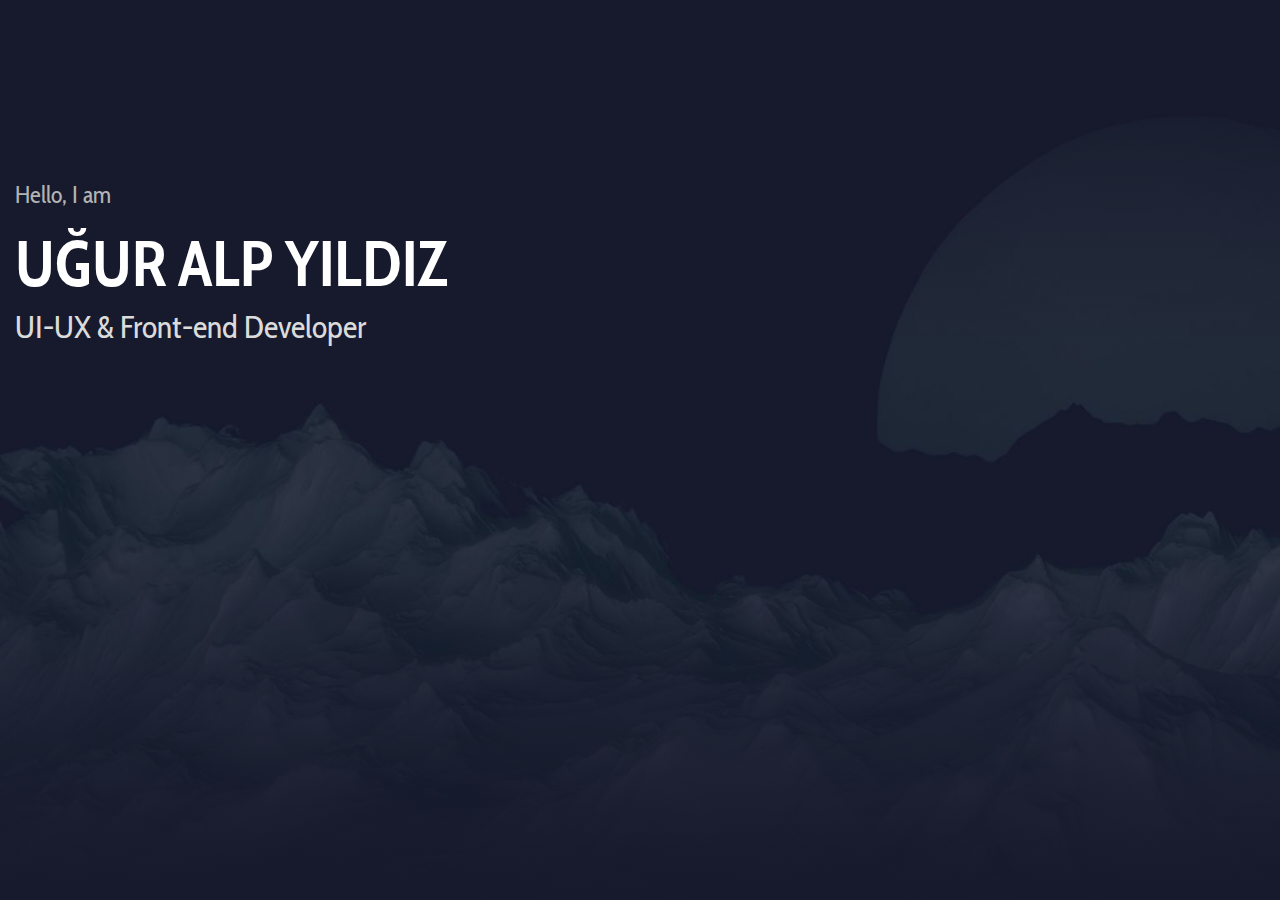
==== commit 7c2364b6: "Add files via upload" ====
--- a/index.html
+++ b/index.html
@@ -23,7 +23,7 @@
         href="https://fonts.googleapis.com/css2?family=Cabin+Condensed&family=Edu+SA+Beginner:wght@600&family=Inconsolata&display=swap"
         rel="stylesheet">
     <link rel="stylesheet" href="https://cdn.jsdelivr.net/npm/swiper/swiper-bundle.min.css">
-    <script src="https://kit.fontawesome.com/e2bce648c2.js" crossorigin="hurphygames"></script>
+    <script src="https://kit.fontawesome.com/607e4879ac.js" crossorigin="uguralpyildiz"></script>
     <meta name="title" content="Ugur Alp Yıldız - Frontend Developer">
     <meta
         content="Hello, I am UĞUR ALP YILDIZ, a UI-UX & Front-end Developer. I am a freelance website developer who prioritizes excellent design and customer satisfaction."
@@ -116,7 +116,7 @@
                                 </div>
 
                                 <div class="download-center fade-r topbtns22">
-                                    <a href="https://api.whatsapp.com/send/?phone=905379409326&text&type=phone_number&app_absent=0"
+                                    <a href="https://api.whatsapp.com/send/?phone=905392983507&text&type=phone_number&app_absent=0"
                                         target="_blank" id="downloadCv" class="download-cv">
                                         <span class="download-text"><img width="26" height="26"
                                                 src="https://img.icons8.com/color/48/whatsapp--v1.png"
@@ -396,7 +396,7 @@
         <!-- 01 page end -->
 
         <!-- 02 page end -->
-        <section class="bg-sq ">
+        <section>
             <!-- 03 page start -->
             <div id="page">
                 <div id="about" class="pageControl"></div>
@@ -505,29 +505,6 @@
 
                                 </a>
 
-
-
-
-
-                                <a href="http://www.elsankozmetik.com" target="_blank"
-                                    class="section-boxes-wrap reveal elsan">
-                                    <div class="section-title">
-                                        <div class="section-projects-overflow">
-                                            <div class="section-box ">
-                                                <img src="img/elsankozmetik.png" alt="elsankozmetik">
-                                            </div>
-                                            <div class="title-area">
-                                                <div class="project-type">Design and Development<span
-                                                        class="project-date"><i
-                                                            class="fa-solid fa-diagram-project"></i>Companies</span>
-                                                </div>
-                                                <div class="project-title"><i class="fa-solid fa-link"></i>
-                                                    elsankozmetik.com</div>
-                                            </div>
-                                        </div>
-                                    </div>
-
-                                </a>
                                 <a href="http://www.borvey.com" target="_blank"
                                     class="section-boxes-wrap reveal borvey">
                                     <div class="section-title">
@@ -566,6 +543,91 @@
 
                                 </a>
 
+                                <a href="https://almilagrup.com.tr/" target="_blank" class="section-boxes-wrap reveal phomi-tr">
+                                    <div class="section-title">
+                                        <div class="section-projects-overflow">
+                                            <div class="section-box ">
+                                                <img src="img/almila.png" alt="almilagrup.com.tr">
+                                            </div>
+                                            <div class="title-area">
+                                                <div class="project-type">Design and Development<span class="project-date"><i
+                                                            class="fa-solid fa-diagram-project"></i>Companies</span>
+                                                </div>
+                                                <div class="project-title"><i class="fa-solid fa-link"></i> almilagrup.com.tr
+                                                </div>
+                                            </div>
+                                        </div>
+                                    </div>
+                                
+                                </a>
+                                <a href="https://zenplise.com/" target="_blank" class="section-boxes-wrap reveal zenplise">
+                                    <div class="section-title">
+                                        <div class="section-projects-overflow">
+                                            <div class="section-box ">
+                                                <img src="img/zenplise.png" alt="zenplise">
+                                            </div>
+                                            <div class="title-area">
+                                                <div class="project-type">Design and Development<span class="project-date"><i
+                                                            class="fa-solid fa-diagram-project"></i>Companies</span>
+                                                </div>
+                                                <div class="project-title"><i class="fa-solid fa-link"></i> zenplise.com
+                                                </div>
+                                            </div>
+                                        </div>
+                                    </div>
+                                
+                                </a>
+                                <a href="https://akplise.com/" target="_blank" class="section-boxes-wrap reveal akplise">
+                                    <div class="section-title">
+                                        <div class="section-projects-overflow">
+                                            <div class="section-box ">
+                                                <img src="img/akplise.png" alt="akplise">
+                                            </div>
+                                            <div class="title-area">
+                                                <div class="project-type">Design and Development<span class="project-date"><i
+                                                            class="fa-solid fa-diagram-project"></i>Companies</span>
+                                                </div>
+                                                <div class="project-title"><i class="fa-solid fa-link"></i> akplise.com
+                                                </div>
+                                            </div>
+                                        </div>
+                                    </div>
+                                
+                                </a>
+                                <a href="https://otec.tr/" target="_blank" class="section-boxes-wrap reveal otec">
+                                    <div class="section-title">
+                                        <div class="section-projects-overflow">
+                                            <div class="section-box ">
+                                                <img src="img/otec.tr.png" alt="otec">
+                                            </div>
+                                            <div class="title-area">
+                                                <div class="project-type">Design and Development<span class="project-date"><i
+                                                            class="fa-solid fa-diagram-project"></i>Companies</span>
+                                                </div>
+                                                <div class="project-title"><i class="fa-solid fa-link"></i> otec.tr
+                                                </div>
+                                            </div>
+                                        </div>
+                                    </div>
+                                
+                                </a>
+                                <a href="https://kocdent.com.tr/" target="_blank" class="section-boxes-wrap reveal kocdent.com.tr">
+                                    <div class="section-title">
+                                        <div class="section-projects-overflow">
+                                            <div class="section-box ">
+                                                <img src="img/kocdent.png" alt="kocdent.com.tr">
+                                            </div>
+                                            <div class="title-area">
+                                                <div class="project-type">Design and Development<span class="project-date"><i
+                                                            class="fa-solid fa-diagram-project"></i>Companies</span>
+                                                </div>
+                                                <div class="project-title"><i class="fa-solid fa-link"></i> kocdent.com.tr
+                                                </div>
+                                            </div>
+                                        </div>
+                                    </div>
+                                
+                                </a>
 
 
                                 <a href="https://yasayankalpler.com/" target="_blank"
@@ -611,6 +673,27 @@
                                     </div>
 
                                 </a>
+                                <a href="https://magnecy.com/" target="_blank"
+                                    class="section-boxes-wrap reveal defne">
+                                    <div class="section-title">
+                                        <div class="section-projects-overflow">
+                                            <div class="section-box ">
+                                                <img src="img/magnecy.png" alt="defneinsaat">
+                                            </div>
+                                            <div class="title-area">
+                                                <div class="project-type">Design and Development<span
+                                                        class="project-date"><i
+                                                            class="fa-solid fa-diagram-project"></i>Companies</span>
+                                                </div>
+                                                <div class="project-title"><i class="fa-solid fa-link"></i>
+                                                    magnecy.com</div>
+                                            </div>
+                                        </div>
+                                    </div>
+
+                                </a>
+
+
 
                                 <!-- <a href="https://www.sahsenemsaphira.com" target="_blank" class="section-boxes-wrap reveal sahsenem">
                                 <div class="section-title">
@@ -648,25 +731,7 @@
 
                                 </a>
 
-                                <a href="https://yildirimbelediyespor.org/index.html" target="_blank"
-                                    class="section-boxes-wrap reveal yildirim">
-                                    <div class="section-title">
-                                        <div class="section-projects-overflow">
-                                            <div class="section-box ">
-                                                <img src="img/yildirim-belediyesi-jimnastik-kulubu.png"
-                                                    alt="yildirim-belediyesi-jimnastik-kulubu">
-                                            </div>
-                                            <div class="title-area">
-                                                <div class="project-type">Sadece Frontend<span class="project-date"><i
-                                                            class="fa-solid fa-diagram-project"></i>Companies</span>
-                                                </div>
-                                                <div class="project-title"><i class="fa-solid fa-link"></i>
-                                                    yildirimbelediyespor.org</div>
-                                            </div>
-                                        </div>
-                                    </div>
-
-                                </a>
+
 
                                 <a href="https://www.likyaagac.com" target="_blank"
                                     class="section-boxes-wrap reveal likya">
@@ -708,42 +773,25 @@
 
                                 </a>
 
-                                <a href="https://www.btcclassic.io" target="_blank"
-                                    class="section-boxes-wrap reveal btcclassic">
-                                    <div class="section-title">
-                                        <div class="section-projects-overflow">
-                                            <div class="section-box ">
-                                                <img src="img/btcclassic.png" alt="btcclassic">
-                                            </div>
-                                            <div class="title-area">
-                                                <div class="project-type">Design and Development<span
-                                                        class="project-date"><i
-                                                            class="fa-solid fa-diagram-project"></i>Crypto</span></div>
+                                <a href="https://secos.com.tr" target="_blank"
+                                    class="section-boxes-wrap reveal secos">
+                                    <div class="section-title">
+                                        <div class="section-projects-overflow">
+                                            <div class="section-box ">
+                                                <img src="img/secosbeauty.png" alt="secos">
+                                            </div>
+                                            <div class="title-area">
+                                                <div class="project-type">Design and Development<span
+                                                        class="project-date"><i
+                                                            class="fa-solid fa-diagram-project"></i>Companies</span></div>
                                                 <div class="project-title"><i class="fa-solid fa-link"></i>
-                                                    btcclassic.com</div>
-                                            </div>
-                                        </div>
-                                    </div>
-
-                                </a>
-                                <a href="https://lineaname.com/" target="_blank"
-                                    class="section-boxes-wrap reveal linea">
-                                    <div class="section-title">
-                                        <div class="section-projects-overflow">
-                                            <div class="section-box ">
-                                                <img src="img/lineanames.png" alt="lineaname">
-                                            </div>
-                                            <div class="title-area">
-                                                <div class="project-type">Design and Development<span
-                                                        class="project-date"><i
-                                                            class="fa-solid fa-diagram-project"></i>Crypto</span></div>
-                                                <div class="project-title"><i class="fa-solid fa-link"></i>
-                                                    lineaname.com</div>
-                                            </div>
-                                        </div>
-                                    </div>
-
-                                </a>
+                                                    secos.com.tr</div>
+                                            </div>
+                                        </div>
+                                    </div>
+
+                                </a>
+
                                 <a href="https://jascrypto.net" target="_blank"
                                     class="section-boxes-wrap reveal jascrypto">
                                     <div class="section-title">
@@ -763,41 +811,9 @@
                                     </div>
 
                                 </a>
-                                <a href="https://dinocoin.vip/" target="_blank" class="section-boxes-wrap reveal dino">
-                                    <div class="section-title">
-                                        <div class="section-projects-overflow">
-                                            <div class="section-box ">
-                                                <img src="img/dinocoin.png" alt="dinocoin">
-                                            </div>
-                                            <div class="title-area">
-                                                <div class="project-type">Design and Development<span
-                                                        class="project-date"><i
-                                                            class="fa-solid fa-diagram-project"></i>Crypto</span></div>
-                                                <div class="project-title"><i class="fa-solid fa-link"></i> dinocoin.vip
-                                                </div>
-                                            </div>
-                                        </div>
-                                    </div>
-
-                                </a>
-                                <a href="https://cavezero.com/" target="_blank" class="section-boxes-wrap reveal cave">
-                                    <div class="section-title">
-                                        <div class="section-projects-overflow">
-                                            <div class="section-box ">
-                                                <img src="img/cavezero.png" alt="cavezero">
-                                            </div>
-                                            <div class="title-area">
-                                                <div class="project-type">Design and Development<span
-                                                        class="project-date"><i
-                                                            class="fa-solid fa-diagram-project"></i>Crypto</span></div>
-                                                <div class="project-title"><i class="fa-solid fa-link"></i> cavezero.com
-                                                </div>
-                                            </div>
-                                        </div>
-                                    </div>
-
-                                </a>
-                                <a href="https://xbeygayrimenkul.com/" target="_blank"
+
+
+                                <!-- <a href="https://xbeygayrimenkul.com/" target="_blank"
                                     class="section-boxes-wrap reveal xbey">
                                     <div class="section-title">
                                         <div class="section-projects-overflow">
@@ -815,7 +831,7 @@
                                         </div>
                                     </div>
 
-                                </a>
+                                </a> -->
                                 <a href="https://thenightstore.net/" target="_blank"
                                     class="section-boxes-wrap reveal thenightstore">
                                     <div class="section-title">
@@ -854,66 +870,12 @@
                                     </div>
 
                                 </a>
-
-
-
-
-
-                                <div class="experince-alt reveal"><i class="fa-solid fa-hourglass-half"></i>Some of the
-                                    projects I have worked on include<br>
-                                    <div class="interact-zoom-header"></div>
-                                </div>
-                                <!-- anim-project a1 -->
-                                <div class="section-boxes-wrap reveal hurphy">
-                                    <div class="section-title">
-                                        <div class="section-projects-overflow">
-                                            <div class="section-box ">
-                                                <img src="img/hurphygames.png" alt="hurphygames">
-                                            </div>
-                                            <div class="title-area">
-                                                <div class="project-type">Design and Development<span
-                                                        class="project-date"><i
-                                                            class="fa-solid fa-diagram-project"></i>Companies</span>
-                                                </div>
-                                                <div class="project-title"> hurphygames.com</div>
-                                            </div>
-                                        </div>
-                                    </div>
-
-                                </div>
-                                <div class="section-boxes-wrap reveal arearts">
-                                    <div class="section-title ">
-                                        <div class="section-projects-overflow">
-                                            <div class="section-box ">
-                                                <img src="img/arearts.png" alt="arearts">
-                                            </div>
-                                            <div class="title-area">
-                                                <div class="project-type">Design and Development<span
-                                                        class="project-date"><i
-                                                            class="fa-solid fa-diagram-project"></i>Companies</span>
-                                                </div>
-                                                <div class="project-title"> arearts.com</div>
-                                            </div>
-                                        </div>
-                                    </div>
-
-                                </div>
-                                <div class="section-boxes-wrap reveal doga">
-                                    <div class="section-title">
-                                        <div class="section-projects-overflow">
-                                            <div class="section-box ">
-                                                <img src="img/dogamobilya.png" alt="dogamobilya">
-                                            </div>
-                                            <div class="title-area">
-                                                <div class="project-type">Only Frontend<span class="project-date"><i
-                                                            class="fa-solid fa-diagram-project"></i>Companies</span>
-                                                </div>
-                                                <div class="project-title"> Doğa Mobilya</div>
-                                            </div>
-                                        </div>
-                                    </div>
-
-                                </div>
+                                
+
+
+
+
+
 
 
 
@@ -1218,7 +1180,7 @@
                     <a class="social-links" href="https://www.instagram.com/uguryildiz_sw/" target="_blank"><i
                             class="insta fa-brands fa-instagram"></i></a>
                     <a class="social-links"
-                        href="https://api.whatsapp.com/send/?phone=905379409326&text&type=phone_number&app_absent=0"
+                        href="https://api.whatsapp.com/send/?phone=905392983507&text&type=phone_number&app_absent=0"
                         target="_blank"><i class="fa-brands fa-whatsapp"></i></a>
                     <a class="social-links" href="https://codepen.io/nvite8008" target="_blank"><i
                             class="fa-brands fa-codepen"></i></a>
--- a/src/style.css
+++ b/src/style.css
@@ -96,7 +96,7 @@
 .scroll-top-btn{
     display: none;
     border: 2px solid #8172B9;
-    background: #522E4250;
+    background: #262244;
     color: #fff;
     border-radius: 10%;
     font-size: 24px;
@@ -189,76 +189,43 @@
     align-items: center;
 }
 
-.dot-link-effect{
-    position: absolute;
-    left: 10%;
-    bottom: 0px;
-    height: 8px;
-    width: 8px;
-    border-radius: 50%;
-    box-shadow: 0 0 15px #fff;
-    background: #fff;
-    transition: .8s cubic-bezier(0.18, 0.89, 0.34, 1.10) all;
-    z-index: 0;
-    animation: dot-eff ease 5s 1s infinite;
-    z-index: -1;
-}
-
-@keyframes dot-eff {
-    0%{
-        box-shadow: 0 0 15px #fff;
-    }
-
-    50%{
-        box-shadow: 0 0 20px #fff;
-    }
-    100% {
-        box-shadow: 0 0 15px #fff;
-    }
-}
-
-.active0{
-    left: 10%;
-}
-.active1{
-    left: 34.5%;
-}
-.active2 {
-    left: 62%;
-}
-.active3 {
-    left: 88%;
-}
-
-
-
-
-
-
-/* text-opactity */
-
-#nth a:nth-child(n):hover ~ .dot-link-effect{
-    transform: scale(1.20);
-    box-shadow: 0 0 20px #fff;
-}
-
-#nth a:nth-child(1):hover ~ .dot-link-effect{
-    left: 10% !important;
-}
-
-#nth a:nth-child(2):hover~.dot-link-effect {
-    left: 34.5% !important;
-}
-
-#nth a:nth-child(3):hover~.dot-link-effect {
-    left: 62% !important;
-}
-
-#nth a:nth-child(4):hover~.dot-link-effect {
-    left: 88% !important;
-}
-
-
+.dropws{
+    position: relative;
+    padding: 12px !important;
+}
+
+
+
+.dropdown-c{
+    position: absolute;
+    display: flex;
+    flex-direction: column;
+    background: #262345;
+    border: 2px solid #8172B9;
+    top: 0;
+    left: 0;
+    border-radius: 5px;
+    transform: scale(0);
+    opacity: 0;
+    width: 100%;
+    transform-origin: top right;
+    transition: .3s ease all;
+}
+.dropdown-c a{
+    display: flex;
+    align-items: center;
+    width: 100%;
+    color: #fff;
+    text-decoration: none;
+    padding: 10px;
+}
+.dropdown-c a:hover{
+    background: #00000050;
+}
+.dropws:hover .dropdown-c {
+    transform: scale(1);
+    opacity: 1;
+}
 
 .link-numbers{
 
@@ -622,7 +589,11 @@
 .fade-r {
     animation: fade-r ease .5s;
 }
-
+.topbtns22{
+    display: flex;
+    align-items: center;
+    gap: 10px;
+}
 @keyframes fade-r {
     from {
         opacity: 0;
@@ -721,9 +692,28 @@
     background: #8172b9;
     z-index: -1;
 }
-
-.download-cv:hover::before {
-    animation: flashEffect 1s ease 3;
+.flag{
+    display: flex;
+    align-items: center;
+    gap: 5px;
+    width: auto !important;
+    padding: 0 10px;
+}
+.flag::before {
+    content: "";
+    position: absolute;
+    bottom: 0px;
+    left: 100%;
+    width: 100%;
+    height: 100%;
+    transform: rotate(-320deg);
+    background: transparent !important;
+    z-index: -1;
+    animation: none 1.2s ease infinite !important;
+}
+
+.download-cv::before {
+    animation: flashEffect 1.2s ease infinite;
 }
 
 .okbtn::before {
@@ -753,6 +743,9 @@
 }
 
 .download-text {
+    display: flex;
+    align-items: center;
+    gap: 5px;
     position: relative;
     top: 0;
     transition: .6s;
@@ -1250,22 +1243,14 @@
     position: relative;
     transition: .3s ease;
     padding: 20px;
-    cursor: pointer;
-}
-
-.section-title::before{
-    content: "";
-    position: absolute;
-    bottom: 0%;
-    left: 0%;
+    padding-top: 40px;
     background: #35385330;
     border: 1px solid #35385380;
-    width: 100%;
-    height: 90%;
-    z-index: -1;
-    transition: .3s ease all;
     border-radius: 5px;
-}
+    cursor: pointer;
+}
+
+
 
 .section-title:hover::before {
     background: #35385355;
@@ -1300,11 +1285,14 @@
 }
 
 .project-title {
+    border: 1px solid #ffffff50;
+    border-radius: 50px;
+    background: #2C3343;
     white-space: nowrap;
     font-size: 22px;
-    color: #f1f1f1;
+    color: #fff;
     transition: .3s ease;
-    padding: 0 10px;
+    padding: 10px;
 }
 .section-box {
     position: relative;
@@ -1315,11 +1303,20 @@
     border-radius: 8px !important;
 }
 .section-box img{
+    position: relative;
     width: 100%;
     height:100%;
     object-fit: cover;
     background: linear-gradient(to bottom, #000,#00000020);
     border-radius: 8px !important;
+    transition: .3s ease all;
+}
+.section-title{
+    position: relative;
+    overflow: hidden;
+}
+.section-box img:hover{
+    transform: scale(1.1);
 }
 
 
@@ -1413,10 +1410,10 @@
     position: relative;
     background-color: #17192c;
     opacity: 1;
-    background-image: linear-gradient(#1a1d31 2.1px, transparent 2.1px), linear-gradient(to right, #1a1d31 2.1px, #17192c 2.1px);
-    background-size: 33px 33px;
-}
-
+    background-image: url(../img/bg.jpg);
+    background-repeat: no-repeat;
+    background-size: cover;
+}
 .bg-sq::after {
     content: "";
     position: absolute;
@@ -1439,26 +1436,33 @@
     z-index: 0;
 }
 
+.flexstart{
+    justify-content: flex-start !important;
+}
 .skills-bar-about{
     display: flex;
-    justify-content: flex-start;
+    justify-content: center;
     text-align: center;
     gap: 30px;
     width: 100%;
     border-radius: 5px;
     font-size: 32px;
-
+    margin-bottom: 25px;
 }
 
 .social-links{
+    display: flex;
+    align-items: center;
+    justify-content: center;
     width: 50px;
     height: 50px;
     line-height: 50px;
     color: #fff;
-    background: #1e213a;
+    background: #262244;
+    border: 1px solid #424561;
     border-radius: 5px;   
     transition: .3s ease all;
-    
+    text-decoration: none;
 }
 .social-links i{
     margin: auto;
@@ -1472,7 +1476,7 @@
     position: relative;
     border-radius: 5px;
     overflow: hidden;
-    
+    z-index: 1;
 }
 .social-links:nth-child(3):hover {
     background: transparent;
@@ -1842,11 +1846,14 @@
 
 
 footer{
-    color: #424561;
+    color: #61647a;
     font-size: 22px;
     text-align: center;
-    padding: 15px;
-    margin: 100px 0;
+    padding:45px 15px;
+    
+    background: #191B31;
+    border-top: 1px solid #424561;
+    margin-top: 30px;
 }
 .credits{
     display: flex;
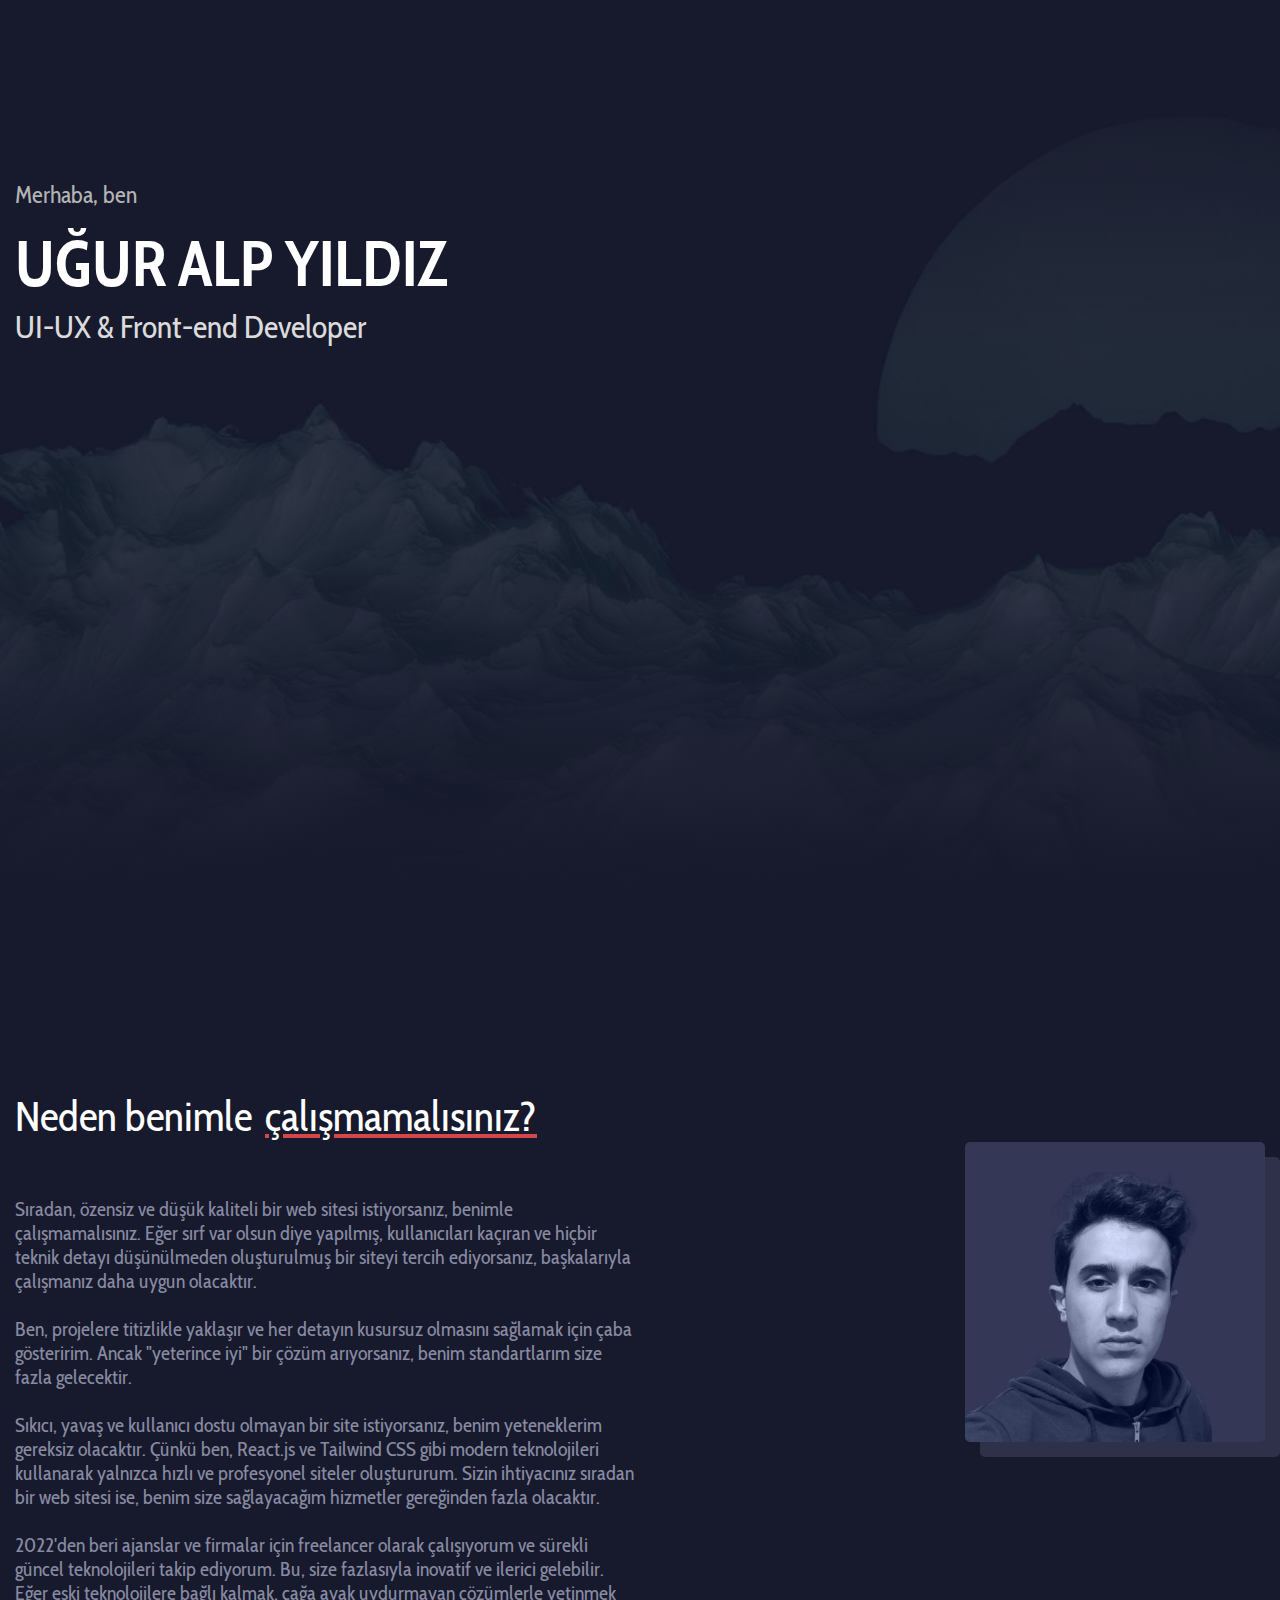
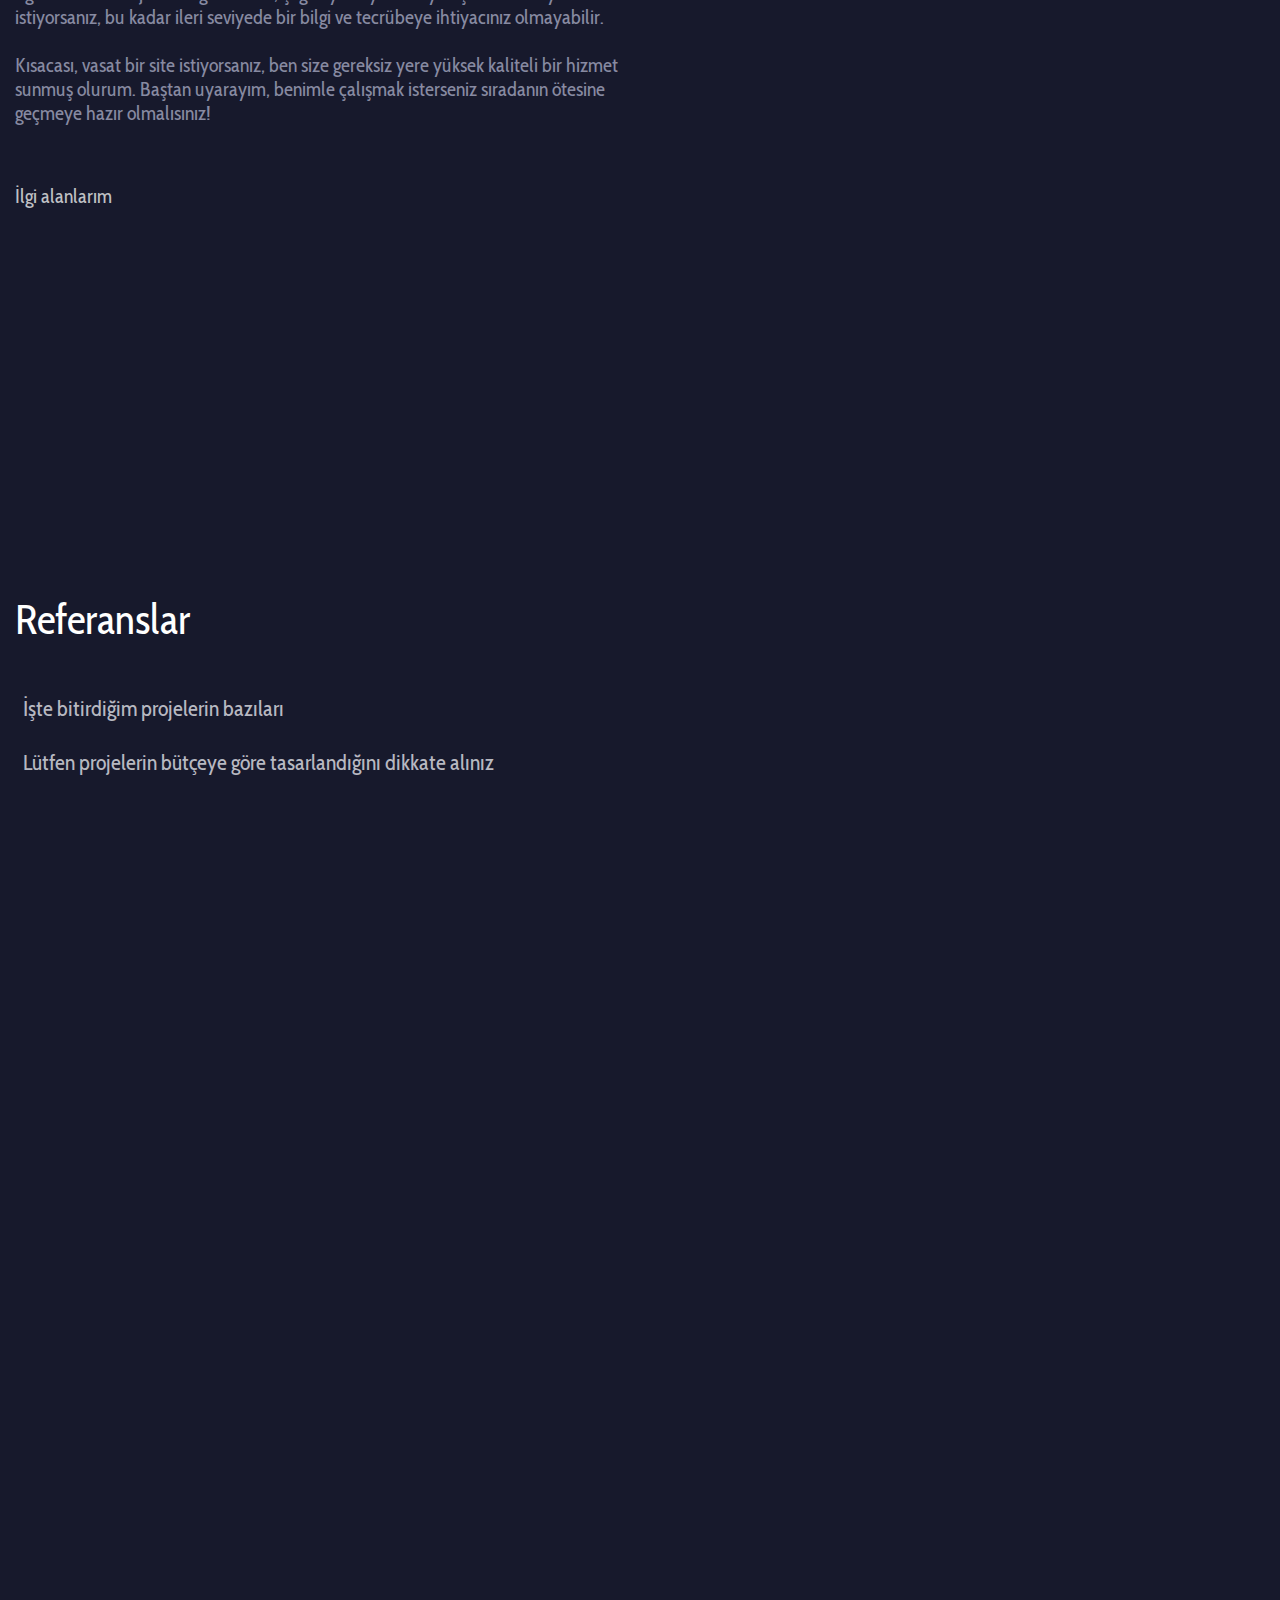
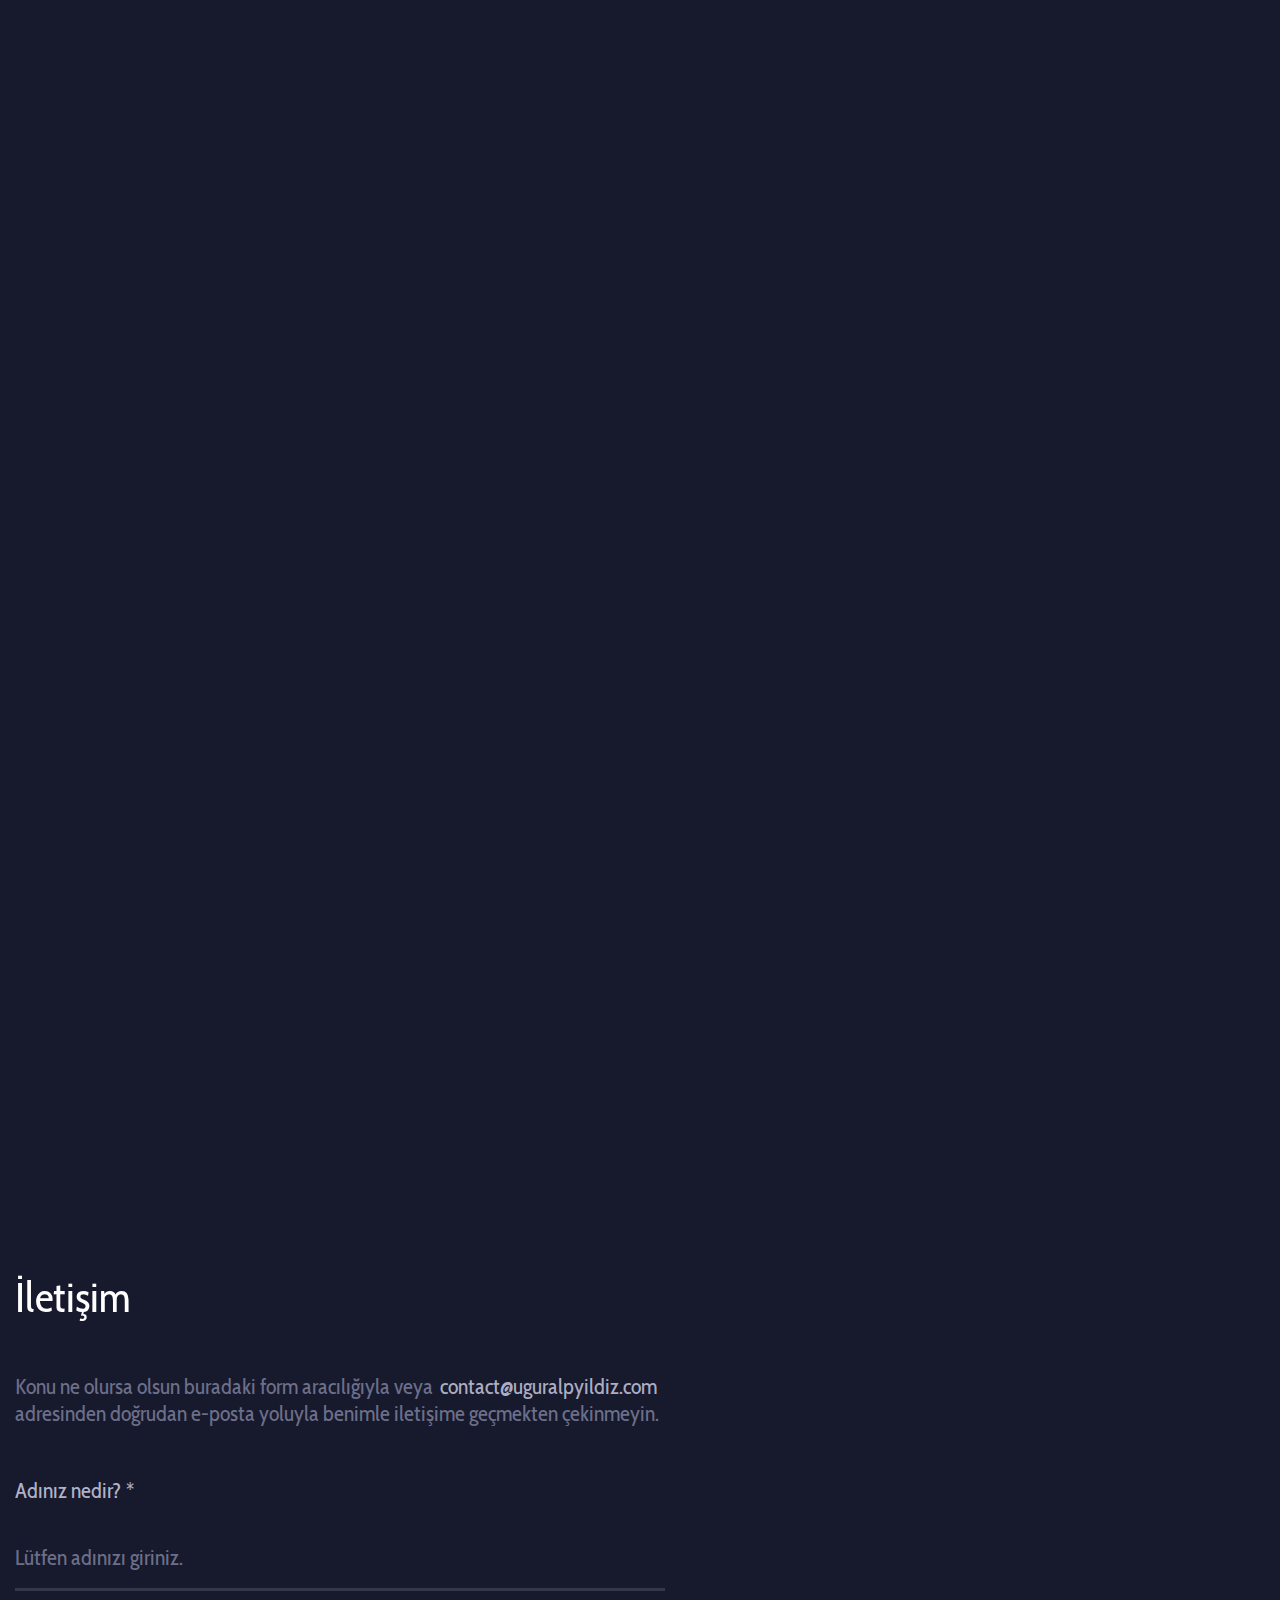
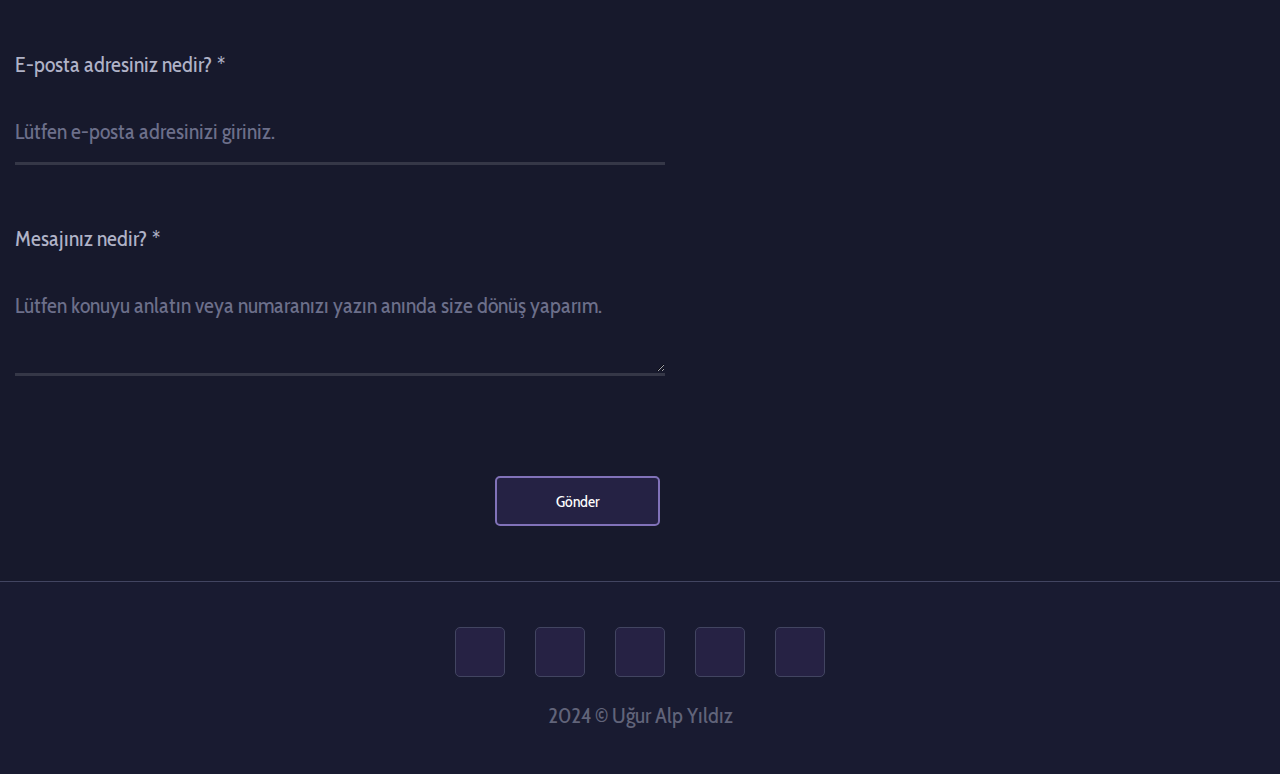
==== commit 83bfa1be: "Add files via upload" ====
--- a/index.html
+++ b/index.html
@@ -1,10 +1,10 @@
 <!DOCTYPE html>
-<html lang="en">
+<html lang="tr">
 
 <head>
     <meta charset="UTF-8">
     <meta name="theme-color" content="#17192c">
-    <meta name="language" content="English">
+    <meta name="language" content="Türkçe">
     <link rel="apple-touch-icon" sizes="180x180" href="/apple-touch-icon.png">
     <link rel="icon" type="image/png" sizes="32x32" href="/favicon-32x32.png">
     <link rel="icon" type="image/png" sizes="16x16" href="/favicon-16x16.png">
@@ -15,7 +15,7 @@
     <meta http-equiv="X-UA-Compatible" content="IE=edge">
     <meta name="viewport" content="width=device-width, initial-scale=1.0">
     <link rel="stylesheet" href="src/style.css">
-    <link rel="stylesheet" href="src/styledoten.css">
+    <link rel="stylesheet" href="src/styledot.css">
     <link rel="stylesheet" href="src/media.css">
     <link rel="preconnect" href="https://fonts.googleapis.com">
     <link rel="preconnect" href="https://fonts.gstatic.com" crossorigin>
@@ -26,7 +26,7 @@
     <script src="https://kit.fontawesome.com/607e4879ac.js" crossorigin="uguralpyildiz"></script>
     <meta name="title" content="Ugur Alp Yıldız - Frontend Developer">
     <meta
-        content="Hello, I am UĞUR ALP YILDIZ, a UI-UX & Front-end Developer. I am a freelance website developer who prioritizes excellent design and customer satisfaction."
+        content="Merhaba, benim adım Uğur Alp Yıldız. Harika tasarım ve kullanıcı deneyimlerine önem veren freelancer frontend geliştiricisiyim."
         name="description">
     <meta name="keywords"
         content="ugur,uğuralpyıldız,uguralpyildiz,ugue alp yildiz,uğue alp,uğur yıldız,yildiz,ugur alp yildiz,ugur alp,uğur alp, uğur alp yıldız,uğur yıldız,frontend developer,freelancer,front-end,developer">
@@ -34,7 +34,7 @@
     <meta name="robots" content="max-snippet:-1, max-image-preview:large, max-video-preview:-1">
     <meta property="og:title" content="Ugur Alp Yıldız - Frontend Developer">
     <meta property="og:description"
-        content="Hello, I am UĞUR ALP YILDIZ, a UI-UX & Front-end Developer. I am a freelance website developer who prioritizes excellent design and customer satisfaction.">
+        content="Merhaba, benim adım Uğur Alp Yıldız. Harika tasarım ve kullanıcı deneyimlerine önem veren freelancer frontend geliştiricisiyim.">
     <meta http-equiv="Content-Type" content="text/html; charset=utf-8">
     <title>Uğur Alp Yıldız - Frontend Developer</title>
 </head>
@@ -82,15 +82,14 @@
                                     <a href="#introduction" class="nav-link" href="#">
                                         <div class="link-anim-set">
                                             <div class="link-anim-set-p p1">
-                                                <div class="link-numbers">01</div><span
-                                                    class="slash">//</span>Introduction
+                                                <div class="link-numbers">01</div><span class="slash">//</span>Başlangıç
                                             </div>
                                         </div>
                                     </a>
                                     <a href="#about" class="nav-link" href="#">
                                         <div class="link-anim-set">
                                             <div class="link-anim-set-p p2">
-                                                <div class="link-numbers">02</div><span class="slash">//</span>About Me
+                                                <div class="link-numbers">02</div><span class="slash">//</span>Hakkımda
                                             </div>
                                         </div>
                                     </a>
@@ -98,14 +97,14 @@
                                         <div class="link-anim-set">
                                             <div class="link-anim-set-p p3">
                                                 <div class="link-numbers">03</div><span
-                                                    class="slash">//</span>References
+                                                    class="slash">//</span>Referanslar
                                             </div>
                                         </div>
                                     </a>
                                     <a href="#contact" class="nav-link" href="#">
                                         <div class="link-anim-set">
                                             <div class="link-anim-set-p p4">
-                                                <div class="link-numbers">04</div><span class="slash">//</span>Contact
+                                                <div class="link-numbers">04</div><span class="slash">//</span>İletişim
                                             </div>
                                         </div>
                                     </a>
@@ -120,21 +119,25 @@
                                         target="_blank" id="downloadCv" class="download-cv">
                                         <span class="download-text"><img width="26" height="26"
                                                 src="https://img.icons8.com/color/48/whatsapp--v1.png"
-                                                alt="whatsapp--v1" />Whatsapp</span>
+                                                alt="whatsapp--v1" />Hadi Başlayalım</span>
                                     </a>
-                                    <div  class="flag dropws">
-                                        <img width="24" height="24" src="https://img.icons8.com/ios/50/ffffff/globe--v1.png" alt="globe--v1" />  (EN)
+                                    <!-- <div class="flag dropws">
+                                        <img width="24" height="24"
+                                            src="https://img.icons8.com/ios/50/ffffff/globe--v1.png" alt="globe--v1" />
+                                        (CV)
 
                                         <div class="dropdown-c">
+                                            <a href="index.html" class="flag">
+                                                <img width="24" height="24"
+                                                    src="https://img.icons8.com/color/48/usa.png" alt="usa" /> EN
+                                            </a>
                                             <a href="tr.html" class="flag">
-                                                <img width="24" height="24" src="https://img.icons8.com/color/48/turkey.png" alt="turkey" /> TR
+                                                <img width="24" height="24"
+                                                    src="https://img.icons8.com/color/48/turkey.png" alt="turkey" /> TR
                                             </a>
-                                            <a href="index.html" class="flag">
-                                                <img width="24" height="24" src="https://img.icons8.com/color/48/usa.png" alt="usa" /> EN
-                                            </a>
-                                        </div>
-                                    </div>
-                                    
+
+                                        </div>
+                                    </div> -->
 
                                 </div>
                             </div>
@@ -147,17 +150,21 @@
             </div>
         </nav>
 
-
+<div class="wp-ab2">
+    <a href="https://api.whatsapp.com/send/?phone=905392983507&amp;text&amp;type=phone_number&amp;app_absent=0" target="_blank">
+        <img width="36" height="36" src="https://img.icons8.com/color/124/whatsapp--v1.png" alt="whatsapp--v1" />
+    </a>
+</div>
         <!-- 01 page -->
 
         <section class="height100">
             <div class="container ">
 
-                <div class="skills-header ">
+                <div class="skills-header">
                     <div class="home-hi">
                         <div class="link-anim-set">
                             <div class="link-anim-set-p a1 animate__bounceInDown">
-                                <h6>Hello, I am</h6>
+                                <h6>Merhaba, ben</h6>
                             </div>
                         </div>
                     </div>
@@ -187,10 +194,9 @@
                     <div class="home-p link-anim-fade">
 
                         <p>
-                            UI-UX & Front-end Developer. I am a freelance website developer who prioritizes excellent
-                            design and
-                            customer satisfaction.
+                            Harika tasarım ve müşteri memnuniyetine önem veren freelancer web sitesi geliştiricisiyim.
                         </p>
+
                     </div>
                 </div>
 
@@ -213,10 +219,10 @@
                                 <div class="numb link-anim-set p2">304</div>
                                 <div class="numb link-anim-set p3">305</div>
                                 <div class="numb link-anim-set p4">306</div>
-                                <div class="numb link-anim-set p5">3U7</div>
-                                <div class="numb link-anim-set p6">3G8</div>
-                                <div class="numb link-anim-set p7">3U9</div>
-                                <div class="numb link-anim-set p8">3R0</div>
+                                <div class="numb link-anim-set p5">3<span style="color: #ffffff99;">U</span>7</div>
+                                <div class="numb link-anim-set p6">3<span style="color: #ffffff99;">Ğ</span>8</div>
+                                <div class="numb link-anim-set p7">3<span style="color: #ffffff99;">U</span>9</div>
+                                <div class="numb link-anim-set p8">3<span style="color: #ffffff99;">R</span>0</div>
                                 <div class="numb link-anim-set p9">311</div>
                                 <div class="numb link-anim-set p10">312</div>
                                 <div class="numb link-anim-set p11">313</div>
@@ -382,7 +388,7 @@
 
                         <!-- code page skills card info -->
                         <div class="short-resume-i4 ">
-                            Skills
+                            Yetenekler
                         </div>
 
                     </div>
@@ -402,47 +408,55 @@
                 <div id="about" class="pageControl"></div>
                 <div class="experince-container-fluid">
                     <div class="container">
-                        <div class="section-box-container  ">
-                            <div class="experince-header"><span class="experince-header-set">About Me</span></div>
+                        <div class="section-box-container">
+                            <div class="experince-header"><span class="experince-header-set">
+                                    <span>Neden benimle</span> <span
+                                        style="padding: 5px; text-decoration: underline; text-decoration-color: #d34848;">çalışmamalısınız?</span>
+                                </span></div>
                             <div class="about-container">
                                 <div class="about-me-section">
 
                                     <div class="about-text">
 
-
-                                        <div style="color:#bfc0c4 ;" class="about-text">
-                                            Why should you work with me?
-                                        </div>
-                                        Because I am a developer who understands that web design is not just about
-                                        aesthetics, but
-                                        also encompasses functionality and usability.<br><br>
-
-                                        The experience I have gained as a programmer enables me to provide smart
-                                        solutions to technical challenges, as well as
-                                        the ability to design visually appealing and professional websites. This
-                                        presents an excellent opportunity for you to
-                                        strengthen your online presence, attract your target audience, and expand your
-                                        customer base.<br><br>
-
-                                        Working with me will allow you to enhance your business's reputation in the
-                                        digital world and gain a competitive
-                                        advantage.<br><br>
-
-                                        To make websites more professional, I have learned React.js and Tailwind CSS. By
-                                        using these modern technologies, I
-                                        create more flexible and faster websites. This allows me to provide more
-                                        impressive and user-friendly experiences in my
-                                        projects.<br><br>
-
-                                        Since 2022, I have been working as a freelancer for agencies and companies. I am
-                                        confident in my abilities and
-                                        continuously strive to learn and keep up with the latest developments in the
-                                        software field.
-
-                                    </div>
-
-                                    <div style="color:#bfc0c4 ;" class="about-text">
-                                        My Interests
+                                        <!-- Manipülatif Metin Başlangıcı -->
+                                        <div style="color:#bfc0c4;" class="about-text">
+
+                                        </div>
+                                        Sıradan, özensiz ve düşük kaliteli bir web sitesi istiyorsanız, benimle
+                                        çalışmamalısınız. Eğer sırf var olsun diye
+                                        yapılmış, kullanıcıları kaçıran ve hiçbir teknik detayı düşünülmeden
+                                        oluşturulmuş bir siteyi tercih ediyorsanız,
+                                        başkalarıyla çalışmanız daha uygun olacaktır.
+                                        <br><br>
+                                        Ben, projelere titizlikle yaklaşır ve her detayın kusursuz olmasını
+                                        sağlamak için çaba gösteririm. Ancak "yeterince iyi" bir çözüm arıyorsanız,
+                                        benim standartlarım size fazla
+                                        gelecektir.
+                                        <br><br>
+                                        Sıkıcı, yavaş ve kullanıcı dostu olmayan bir site istiyorsanız, benim
+                                        yeteneklerim gereksiz olacaktır. Çünkü ben,
+                                        React.js ve Tailwind CSS gibi modern teknolojileri kullanarak yalnızca hızlı ve
+                                        profesyonel siteler oluştururum. Sizin
+                                        ihtiyacınız sıradan bir web sitesi ise, benim size sağlayacağım hizmetler
+                                        gereğinden fazla olacaktır.
+                                        <br><br>
+                                        2022'den beri ajanslar ve firmalar için freelancer olarak çalışıyorum ve sürekli
+                                        güncel teknolojileri takip ediyorum.
+                                        Bu, size fazlasıyla inovatif ve ilerici gelebilir. Eğer eski teknolojilere bağlı
+                                        kalmak, çağa ayak uydurmayan çözümlerle
+                                        yetinmek istiyorsanız, bu kadar ileri seviyede bir bilgi ve tecrübeye
+                                        ihtiyacınız olmayabilir.
+                                        <br><br>
+                                        Kısacası, vasat bir site istiyorsanız, ben size gereksiz yere yüksek kaliteli
+                                        bir hizmet sunmuş olurum. Baştan uyarayım,
+                                        benimle çalışmak isterseniz sıradanın ötesine geçmeye hazır olmalısınız!
+
+                                        <br><br>
+
+                                    </div>
+
+                                    <div style="color:#bfc0c4;" class="about-text">
+                                        İlgi alanlarım
                                     </div>
                                     <div class="skills-bar-about flexstart intColor">
                                         <i class="fa-brands fa-html5" title="HTML"></i>
@@ -464,6 +478,7 @@
 
                 </div>
             </div>
+
         </section>
 
         <section>
@@ -475,12 +490,11 @@
 
 
                         <div class="section-box-container">
-                            <div class="experince-header"><span class="experince-header-set">References</span></div>
+                            <div class="experince-header"><span class="experince-header-set">Referanslar</span></div>
 
                             <div class="experince-alt"><i class="fa-solid fa-circle-check"></i>
-                                Some of the projects I have completed include: <br><br> <i
-                                    class="fa-solid fa-circle-info"></i> Please consider that the projects were designed
-                                according to the budget.<br>
+                                İşte bitirdiğim projelerin bazıları <br><br> <i class="fa-solid fa-circle-info"></i>
+                                Lütfen projelerin bütçeye göre tasarlandığını dikkate alınız<br>
                                 <div class="interact-zoom-header"></div>
                             </div>
                             <div class="section-boxes">
@@ -493,9 +507,9 @@
                                                 <img src="img/robsoninvestment.png" alt="robsoninvestment">
                                             </div>
                                             <div class="title-area">
-                                                <div class="project-type">Design and Development<span
-                                                        class="project-date"><i
-                                                            class="fa-solid fa-diagram-project"></i>Companies</span>
+                                                <div class="project-type">Tasarım ve Geliştirme<span
+                                                        class="project-date"><i
+                                                            class="fa-solid fa-diagram-project"></i>Kurumsal</span>
                                                 </div>
                                                 <div class="project-title"><i class="fa-solid fa-link"></i>
                                                     robson.com.tr</div>
@@ -513,9 +527,9 @@
                                                 <img src="img/borvey.png" alt="borvey">
                                             </div>
                                             <div class="title-area">
-                                                <div class="project-type">Design and Development<span
-                                                        class="project-date"><i
-                                                            class="fa-solid fa-diagram-project"></i>Companies</span>
+                                                <div class="project-type">Tasarım ve Geliştirme<span
+                                                        class="project-date"><i
+                                                            class="fa-solid fa-diagram-project"></i>Kurumsal</span>
                                                 </div>
                                                 <div class="project-title"><i class="fa-solid fa-link"></i> borvey.com
                                                 </div>
@@ -531,9 +545,9 @@
                                                 <img src="img/texep.png" alt="texep">
                                             </div>
                                             <div class="title-area">
-                                                <div class="project-type">Design and Development<span
-                                                        class="project-date"><i
-                                                            class="fa-solid fa-diagram-project"></i>Companies</span>
+                                                <div class="project-type">Tasarım ve Geliştirme<span
+                                                        class="project-date"><i
+                                                            class="fa-solid fa-diagram-project"></i>Kurumsal</span>
                                                 </div>
                                                 <div class="project-title"><i class="fa-solid fa-link"></i> texep.ch
                                                 </div>
@@ -543,56 +557,63 @@
 
                                 </a>
 
-                                <a href="https://almilagrup.com.tr/" target="_blank" class="section-boxes-wrap reveal phomi-tr">
+                                <a href="https://almilagrup.com.tr/" target="_blank"
+                                    class="section-boxes-wrap reveal phomi-tr">
                                     <div class="section-title">
                                         <div class="section-projects-overflow">
                                             <div class="section-box ">
                                                 <img src="img/almila.png" alt="almilagrup.com.tr">
                                             </div>
                                             <div class="title-area">
-                                                <div class="project-type">Design and Development<span class="project-date"><i
-                                                            class="fa-solid fa-diagram-project"></i>Companies</span>
-                                                </div>
-                                                <div class="project-title"><i class="fa-solid fa-link"></i> almilagrup.com.tr
-                                                </div>
-                                            </div>
-                                        </div>
-                                    </div>
-                                
-                                </a>
-                                <a href="https://zenplise.com/" target="_blank" class="section-boxes-wrap reveal zenplise">
+                                                <div class="project-type">Tasarım ve Geliştirme<span
+                                                        class="project-date"><i
+                                                            class="fa-solid fa-diagram-project"></i>Kurumsal</span>
+                                                </div>
+                                                <div class="project-title"><i class="fa-solid fa-link"></i>
+                                                    almilagrup.com.tr
+                                                </div>
+                                            </div>
+                                        </div>
+                                    </div>
+
+                                </a>
+                                <a href="https://zenplise.com/" target="_blank"
+                                    class="section-boxes-wrap reveal zenplise">
                                     <div class="section-title">
                                         <div class="section-projects-overflow">
                                             <div class="section-box ">
                                                 <img src="img/zenplise.png" alt="zenplise">
                                             </div>
                                             <div class="title-area">
-                                                <div class="project-type">Design and Development<span class="project-date"><i
-                                                            class="fa-solid fa-diagram-project"></i>Companies</span>
+                                                <div class="project-type">Tasarım ve Geliştirme<span
+                                                        class="project-date"><i
+                                                            class="fa-solid fa-diagram-project"></i>Kurumsal</span>
                                                 </div>
                                                 <div class="project-title"><i class="fa-solid fa-link"></i> zenplise.com
                                                 </div>
                                             </div>
                                         </div>
                                     </div>
-                                
-                                </a>
-                                <a href="https://akplise.com/" target="_blank" class="section-boxes-wrap reveal akplise">
+
+                                </a>
+                                <a href="https://akplise.com/" target="_blank"
+                                    class="section-boxes-wrap reveal akplise">
                                     <div class="section-title">
                                         <div class="section-projects-overflow">
                                             <div class="section-box ">
                                                 <img src="img/akplise.png" alt="akplise">
                                             </div>
                                             <div class="title-area">
-                                                <div class="project-type">Design and Development<span class="project-date"><i
-                                                            class="fa-solid fa-diagram-project"></i>Companies</span>
+                                                <div class="project-type">Tasarım ve Geliştirme<span
+                                                        class="project-date"><i
+                                                            class="fa-solid fa-diagram-project"></i>Kurumsal</span>
                                                 </div>
                                                 <div class="project-title"><i class="fa-solid fa-link"></i> akplise.com
                                                 </div>
                                             </div>
                                         </div>
                                     </div>
-                                
+
                                 </a>
                                 <a href="https://otec.tr/" target="_blank" class="section-boxes-wrap reveal otec">
                                     <div class="section-title">
@@ -601,32 +622,36 @@
                                                 <img src="img/otec.tr.png" alt="otec">
                                             </div>
                                             <div class="title-area">
-                                                <div class="project-type">Design and Development<span class="project-date"><i
-                                                            class="fa-solid fa-diagram-project"></i>Companies</span>
+                                                <div class="project-type">Tasarım ve Geliştirme<span
+                                                        class="project-date"><i
+                                                            class="fa-solid fa-diagram-project"></i>Kurumsal</span>
                                                 </div>
                                                 <div class="project-title"><i class="fa-solid fa-link"></i> otec.tr
                                                 </div>
                                             </div>
                                         </div>
                                     </div>
-                                
-                                </a>
-                                <a href="https://kocdent.com.tr/" target="_blank" class="section-boxes-wrap reveal kocdent.com.tr">
+
+                                </a>
+                                <a href="https://kocdent.com.tr/" target="_blank"
+                                    class="section-boxes-wrap reveal kocdent.com.tr">
                                     <div class="section-title">
                                         <div class="section-projects-overflow">
                                             <div class="section-box ">
                                                 <img src="img/kocdent.png" alt="kocdent.com.tr">
                                             </div>
                                             <div class="title-area">
-                                                <div class="project-type">Design and Development<span class="project-date"><i
-                                                            class="fa-solid fa-diagram-project"></i>Companies</span>
-                                                </div>
-                                                <div class="project-title"><i class="fa-solid fa-link"></i> kocdent.com.tr
-                                                </div>
-                                            </div>
-                                        </div>
-                                    </div>
-                                
+                                                <div class="project-type">Tasarım ve Geliştirme<span
+                                                        class="project-date"><i
+                                                            class="fa-solid fa-diagram-project"></i>Kurumsal</span>
+                                                </div>
+                                                <div class="project-title"><i class="fa-solid fa-link"></i>
+                                                    kocdent.com.tr
+                                                </div>
+                                            </div>
+                                        </div>
+                                    </div>
+
                                 </a>
 
 
@@ -638,9 +663,9 @@
                                                 <img src="img/yasayankalpler.png" alt="yasayankalpler">
                                             </div>
                                             <div class="title-area">
-                                                <div class="project-type">Design and Development<span
-                                                        class="project-date"><i
-                                                            class="fa-solid fa-diagram-project"></i>Companies</span>
+                                                <div class="project-type">Tasarım ve Geliştirme<span
+                                                        class="project-date"><i
+                                                            class="fa-solid fa-diagram-project"></i>Kurumsal</span>
                                                 </div>
                                                 <div class="project-title"><i class="fa-solid fa-link"></i>
                                                     yasayankalpler.com</div>
@@ -662,9 +687,9 @@
                                                 <img src="img/defne.png" alt="defneinsaat">
                                             </div>
                                             <div class="title-area">
-                                                <div class="project-type">Design and Development<span
-                                                        class="project-date"><i
-                                                            class="fa-solid fa-diagram-project"></i>Companies</span>
+                                                <div class="project-type">Tasarım ve Geliştirme<span
+                                                        class="project-date"><i
+                                                            class="fa-solid fa-diagram-project"></i>Kurumsal</span>
                                                 </div>
                                                 <div class="project-title"><i class="fa-solid fa-link"></i>
                                                     defneinsaatas.com</div>
@@ -673,17 +698,16 @@
                                     </div>
 
                                 </a>
-                                <a href="https://magnecy.com/" target="_blank"
-                                    class="section-boxes-wrap reveal defne">
+                                <a href="https://magnecy.com/" target="_blank" class="section-boxes-wrap reveal defne">
                                     <div class="section-title">
                                         <div class="section-projects-overflow">
                                             <div class="section-box ">
                                                 <img src="img/magnecy.png" alt="defneinsaat">
                                             </div>
                                             <div class="title-area">
-                                                <div class="project-type">Design and Development<span
-                                                        class="project-date"><i
-                                                            class="fa-solid fa-diagram-project"></i>Companies</span>
+                                                <div class="project-type">Tasarım ve Geliştirme<span
+                                                        class="project-date"><i
+                                                            class="fa-solid fa-diagram-project"></i>Kurumsal</span>
                                                 </div>
                                                 <div class="project-title"><i class="fa-solid fa-link"></i>
                                                     magnecy.com</div>
@@ -696,20 +720,20 @@
 
 
                                 <!-- <a href="https://www.sahsenemsaphira.com" target="_blank" class="section-boxes-wrap reveal sahsenem">
-                                <div class="section-title">
-                                    <div class="section-projects-overflow">
-                                        <div class="section-box ">
-                                            <img src="img/sahsenem.png" alt="sahsenem">
-                                        </div>
-                                        <div class="title-area">
-                                            <div class="project-type">Design and Development<span class="project-date"><i
-                                                        class="fa-solid fa-diagram-project"></i>Porfolio</span></div>
-                                            <div class="project-title"><i class="fa-solid fa-link"></i> sahsenemsaphira.com</div>
-                                        </div>
-                                    </div>
-                                </div>
-    
-                            </a> -->
+                                                            <div class="section-title">
+                                                                <div class="section-projects-overflow">
+                                                                    <div class="section-box ">
+                                                                        <img src="img/sahsenem.png" alt="sahsenem">
+                                                                    </div>
+                                                                    <div class="title-area">
+                                                                        <div class="project-type">Tasarım ve Geliştirme<span class="project-date"><i
+                                                                                    class="fa-solid fa-diagram-project"></i>Porfolio</span></div>
+                                                                        <div class="project-title"><i class="fa-solid fa-link"></i> sahsenemsaphira.com</div>
+                                                                    </div>
+                                                                </div>
+                                                            </div>
+                                
+                                                        </a> -->
 
                                 <a href="https://www.flemini.com" target="_blank"
                                     class="section-boxes-wrap reveal flemini">
@@ -719,7 +743,7 @@
                                                 <img src="img/flemini.png" alt="flemini">
                                             </div>
                                             <div class="title-area">
-                                                <div class="project-type">Design and Development<span
+                                                <div class="project-type">Tasarım ve Geliştirme<span
                                                         class="project-date"><i
                                                             class="fa-solid fa-diagram-project"></i>Porfolio</span>
                                                 </div>
@@ -741,7 +765,7 @@
                                                 <img src="img/likya.png" alt="likya">
                                             </div>
                                             <div class="title-area">
-                                                <div class="project-type">Design and Development<span
+                                                <div class="project-type">Tasarım ve Geliştirme<span
                                                         class="project-date"><i
                                                             class="fa-solid fa-diagram-project"></i>Companies</span>
                                                 </div>
@@ -761,7 +785,7 @@
                                                 <img src="img/rutubeteson.png" alt="rutubeteson">
                                             </div>
                                             <div class="title-area">
-                                                <div class="project-type">Design and Development<span
+                                                <div class="project-type">Tasarım ve Geliştirme<span
                                                         class="project-date"><i
                                                             class="fa-solid fa-diagram-project"></i>Companies</span>
                                                 </div>
@@ -773,17 +797,17 @@
 
                                 </a>
 
-                                <a href="https://secos.com.tr" target="_blank"
-                                    class="section-boxes-wrap reveal secos">
+                                <a href="https://secos.com.tr" target="_blank" class="section-boxes-wrap reveal secos">
                                     <div class="section-title">
                                         <div class="section-projects-overflow">
                                             <div class="section-box ">
                                                 <img src="img/secosbeauty.png" alt="secos">
                                             </div>
                                             <div class="title-area">
-                                                <div class="project-type">Design and Development<span
-                                                        class="project-date"><i
-                                                            class="fa-solid fa-diagram-project"></i>Companies</span></div>
+                                                <div class="project-type">Tasarım ve Geliştirme<span
+                                                        class="project-date"><i
+                                                            class="fa-solid fa-diagram-project"></i>Companies</span>
+                                                </div>
                                                 <div class="project-title"><i class="fa-solid fa-link"></i>
                                                     secos.com.tr</div>
                                             </div>
@@ -800,7 +824,7 @@
                                                 <img src="img/jascrypto.png" alt="jascrypto">
                                             </div>
                                             <div class="title-area">
-                                                <div class="project-type">Design and Development<span
+                                                <div class="project-type">Tasarım ve Geliştirme<span
                                                         class="project-date"><i
                                                             class="fa-solid fa-diagram-project"></i>Portfolio</span>
                                                 </div>
@@ -814,24 +838,24 @@
 
 
                                 <!-- <a href="https://xbeygayrimenkul.com/" target="_blank"
-                                    class="section-boxes-wrap reveal xbey">
-                                    <div class="section-title">
-                                        <div class="section-projects-overflow">
-                                            <div class="section-box ">
-                                                <img src="img/xbey.png" alt="xbey-gayrimenkul">
-                                            </div>
-                                            <div class="title-area">
-                                                <div class="project-type">Design and Development<span
-                                                        class="project-date"><i
-                                                            class="fa-solid fa-diagram-project"></i>Companies</span>
-                                                </div>
-                                                <div class="project-title"><i class="fa-solid fa-link"></i>
-                                                    xbeygayrimenkul.com</div>
-                                            </div>
-                                        </div>
-                                    </div>
-
-                                </a> -->
+                                                                class="section-boxes-wrap reveal xbey">
+                                                                <div class="section-title">
+                                                                    <div class="section-projects-overflow">
+                                                                        <div class="section-box ">
+                                                                            <img src="img/xbey.png" alt="xbey-gayrimenkul">
+                                                                        </div>
+                                                                        <div class="title-area">
+                                                                            <div class="project-type">Tasarım ve Geliştirme<span
+                                                                                    class="project-date"><i
+                                                                                        class="fa-solid fa-diagram-project"></i>Companies</span>
+                                                                            </div>
+                                                                            <div class="project-title"><i class="fa-solid fa-link"></i>
+                                                                                xbeygayrimenkul.com</div>
+                                                                        </div>
+                                                                    </div>
+                                                                </div>
+                            
+                                                            </a> -->
                                 <a href="https://thenightstore.net/" target="_blank"
                                     class="section-boxes-wrap reveal thenightstore">
                                     <div class="section-title">
@@ -840,7 +864,7 @@
                                                 <img src="img/thenightstore.png" alt="thenightstore">
                                             </div>
                                             <div class="title-area">
-                                                <div class="project-type">Design and Development<span
+                                                <div class="project-type">Tasarım ve Geliştirme<span
                                                         class="project-date"><i
                                                             class="fa-solid fa-diagram-project"></i>Companies</span>
                                                 </div>
@@ -859,7 +883,7 @@
                                                 <img src="img/phomi-tr.png" alt="phomi-tr">
                                             </div>
                                             <div class="title-area">
-                                                <div class="project-type">Design and Development<span
+                                                <div class="project-type">Tasarım ve Geliştirme<span
                                                         class="project-date"><i
                                                             class="fa-solid fa-diagram-project"></i>Companies</span>
                                                 </div>
@@ -870,7 +894,7 @@
                                     </div>
 
                                 </a>
-                                
+
 
 
 
@@ -892,7 +916,7 @@
             <div class="comment-section-container reveal">
                 <div class="comment-section">
                     <div class="experince-alt " style="margin-top: 50px;"><i
-                            class="fa-solid fa-wand-sparkles"></i>Customer testimonials<br>
+                            class="fa-solid fa-wand-sparkles"></i>Müşteri yorumlarından bazıları<br>
                         <div class="interact-zoom-header"></div>
                     </div>
                     <div class="swiper-container swiper2">
@@ -913,8 +937,9 @@
                                             <i class="fa-solid fa-star"></i><i class="fa-solid fa-star"></i><i
                                                 class="fa-solid fa-star"></i><i class="fa-solid fa-star"></i><i
                                                 class="fa-solid fa-star"></i><br>
-                                            "Ugur produced fast and high-quality content according to our requests.
-                                            Thank you very much, we are very satisfied"
+                                            "İsteklerımız doğrultusunda hızlı ve kaliteli içerikler üretti. Çok teşekkür
+                                            ederiz çok
+                                            memnun kaldık."
 
                                         </div>
                                         <div class="slider-com-artic">
@@ -939,9 +964,8 @@
                                             <i class="fa-solid fa-star"></i><i class="fa-solid fa-star"></i><i
                                                 class="fa-solid fa-star"></i><i class="fa-solid fa-star"></i><i
                                                 class="fa-solid fa-star"></i><br>
-                                            "The timing and communication were perfect. A talented individual who
-                                            understood the topic well and provided quick
-                                            solutions."
+                                            "Zamanlama ve İletişim mükkemeldi yetenekli bir arkadaş konuyu iyi anladı
+                                            hızlı çözüm üretti."
                                         </div>
                                         <div class="slider-com-artic">
                                             Mustafa Sarı
@@ -964,8 +988,8 @@
                                             <i class="fa-solid fa-star"></i><i class="fa-solid fa-star"></i><i
                                                 class="fa-solid fa-star"></i><i class="fa-solid fa-star"></i><i
                                                 class="fa-solid fa-star"></i><br>
-                                            "We never encountered any issues with communication. We conveyed what we
-                                            wanted, and it was done beautifully. Thank you"
+                                            "İletişimde hiç sıkıntı yaşamadık. Ne istedigimizi aktardık ve gayet güzel
+                                            yapıldı. Teşekkür ederiz..."
                                         </div>
                                         <div class="slider-com-artic">
                                             Emel Aksan
@@ -989,8 +1013,9 @@
                                             <i class="fa-solid fa-star"></i><i class="fa-solid fa-star"></i><i
                                                 class="fa-solid fa-star"></i><i class="fa-solid fa-star"></i><i
                                                 class="fa-solid fa-star"></i><br>
-                                            "Mr. Uğur was truly very fast and understanding. He delivered a project
-                                            exactly as I wanted."
+                                            "Uğur bey gerçekten çok hızlı ve çok anlayışlı. Tam istediğim gibi bir proje
+                                            teslim
+                                            etti"
                                         </div>
                                         <div class="slider-com-artic">
                                             konsequad
@@ -1013,10 +1038,11 @@
                                             <i class="fa-solid fa-star"></i><i class="fa-solid fa-star"></i><i
                                                 class="fa-solid fa-star"></i><i class="fa-solid fa-star"></i><i
                                                 class="fa-solid fa-star"></i><br>
-                                            "The most talented and best friend I've encountered in web design. He has
-                                            helped me many times, and I extend my endless
-                                            thanks to him. Working with him has always been a delightful and productive
-                                            experience"
+                                            "Web tasarım konusunda karşılaştığım en yetenekli ve en iyi arkadaş. Bana
+                                            birçok kez yardımcı oldu,
+                                            kendisine sonsuz
+                                            teşekkürlerimi sunuyorum. Onunla çalışmak her zaman keyifli ve verimli bir
+                                            deneyim oldu."
                                         </div>
                                         <div class="slider-com-artic">
                                             Murat
@@ -1039,9 +1065,9 @@
                                             <i class="fa-solid fa-star"></i><i class="fa-solid fa-star"></i><i
                                                 class="fa-solid fa-star"></i><i class="fa-solid fa-star"></i><i
                                                 class="fa-solid fa-star"></i><br>
-                                            "He did everything requested in perfect quality, so I highly recommend him
-                                            to everyone. I will be working with our friend
-                                            on other projects as well."
+                                            "İstenilen her şeyi mükemmel kalitede yaptı o yüzden herkese tavsiye ederim.
+                                            Arkadaşımızla diğer projelerde de birlikte
+                                            çalışacağım."
                                         </div>
                                         <div class="slider-com-artic">
                                             Kaan İzet
@@ -1065,8 +1091,7 @@
                                             <i class="fa-solid fa-star"></i><i class="fa-solid fa-star"></i><i
                                                 class="fa-solid fa-star"></i><i class="fa-solid fa-star"></i><i
                                                 class="fa-solid fa-star"></i><br>
-                                            "Uğur is a very professional web designer - his communications skills were
-                                            beyond and above my expecatations, i will definetly work with him again"
+                                            "Çok rahat çok profesyonel bir arkadaş. Hızlı bir şekilde işimi yaptı."
                                         </div>
                                         <div class="slider-com-artic">
                                             Yassow
@@ -1094,16 +1119,17 @@
 
                 <div class="container-c ">
                     <div class="mrb10"></div>
-                    <div class="experince-header"><span class="experince-header-set">Contact</span></div>
+                    <div class="experince-header"><span class="experince-header-set">İletişim</span></div>
 
                     <div class="contact-form">
 
                         <div class="contact-form-flex-l">
 
                             <div class="contact-alt">
-                                Feel free to contact me through this form or directly via email at <a
-                                    class="contact-aef"
-                                    href="mailto:contact@uguralpyildiz.com">contact@uguralpyildiz.com</a>
+                                Konu ne olursa olsun buradaki form aracılığıyla veya <a class="contact-aef"
+                                    href="mailto:contact@uguralpyildiz.com">contact@uguralpyildiz.com</a> adresinden
+                                doğrudan e-posta yoluyla
+                                benimle iletişime geçmekten çekinmeyin.
                             </div>
                         </div>
                         <iframe name="dummyframe" id="dummyframe" style="display: none;"></iframe>
@@ -1112,10 +1138,10 @@
                                 <form class="form-contact" action="https://formspree.io/f/maykgrao" method="POST"
                                     target="dummyframe" novalidate>
                                     <div class="form-opt">
-                                        <label>What's your name? <span>*</span></label>
+                                        <label>Adınız nedir? <span>*</span></label>
                                         <div class="area-container">
                                             <input class="c-name" minlength="3" autocomplete="off" type="name"
-                                                name="name" required placeholder="Please enter your name">
+                                                name="name" required placeholder="Lütfen adınızı giriniz.">
                                             <div class="area"></div>
                                             <div class="errmessage-cont">
                                                 <div class="errmessage"></div>
@@ -1123,10 +1149,10 @@
                                         </div>
                                     </div>
                                     <div class="form-opt">
-                                        <label>What's your E-Mail? <span>*</span></label>
+                                        <label>E-posta adresiniz nedir? <span>*</span></label>
                                         <div class="area-container">
                                             <input class="c-email" type="email" autocomplete="off" name="email" required
-                                                placeholder="Please enter your e-mail address">
+                                                placeholder="Lütfen e-posta adresinizi giriniz.">
                                             <div class="area"></div>
                                             <div class="errmessage-cont">
                                                 <div class="errmessage"></div>
@@ -1134,11 +1160,11 @@
                                         </div>
                                     </div>
                                     <div class="form-opt">
-                                        <label>What's your message? <span>*</span></label>
+                                        <label>Mesajınız nedir? <span>*</span></label>
                                         <div class="area-container">
                                             <textarea class="textarea" minlength="10" name="message" required name="1"
                                                 id="1" cols="30" rows="10"
-                                                placeholder="Please explain the topic or provide your number, and I will get back to you instantly."></textarea>
+                                                placeholder="Lütfen konuyu anlatın veya numaranızı yazın anında size dönüş yaparım."></textarea>
                                             <div class="area"></div>
                                             <div class="errmessage-cont">
                                                 <div class="errmessage"></div>
@@ -1152,7 +1178,7 @@
                                     <div class="btn-container">
                                         <div class="download-center w100 fade-r">
                                             <button type="submit" href="#cv" id="submitC" class="download-cv w100"><span
-                                                    class="submit-text">Send</span></button>
+                                                    class="submit-text">Gönder</span></button>
                                         </div>
                                     </div>
                                 </form>
@@ -1204,8 +1230,8 @@
     </div> -->
 
     <script src="https://cdn.jsdelivr.net/npm/swiper/swiper-bundle.min.js"></script>
-    <script src="src/script.js"></script>
+    <script src="src/script-tr.js"></script>
 
 </body>
 
-</html>
+</html>--- a/src/style.css
+++ b/src/style.css
@@ -237,8 +237,48 @@
     transition: .3s;
 }
 
-
-
+.wp-ab2{
+    display: none;
+}
+
+@media screen and (max-width:1150px) {
+    .wp-ab2 {
+            display: flex;
+            align-items: center;
+            justify-content: center;
+            position: fixed;
+            bottom: 10px;
+            right: 10px;
+            height: 55px;
+            width: 55px;
+            font-size: 44px;
+            text-decoration: none;
+            z-index: 999;
+            background-color: #24CC63;
+            border-radius: 50%;
+            color: #fff;
+            box-shadow: 0 0 15px #00000020;
+            animation: idle2 2.3s ease infinite;
+        }
+    
+        .wp-ab2 img {
+            margin-top: 10px;
+            
+        }
+}
+@keyframes idle2 {
+    0% {
+            box-shadow: 0 0 15px #00000020;
+        }
+    
+        50% {
+            box-shadow: 0 0 35px #ffffff75;
+        }
+    
+        100% {
+            box-shadow: 0 0 15px #00000020;
+        }
+}
 .slash{
     visibility: hidden;
     letter-spacing:4px;
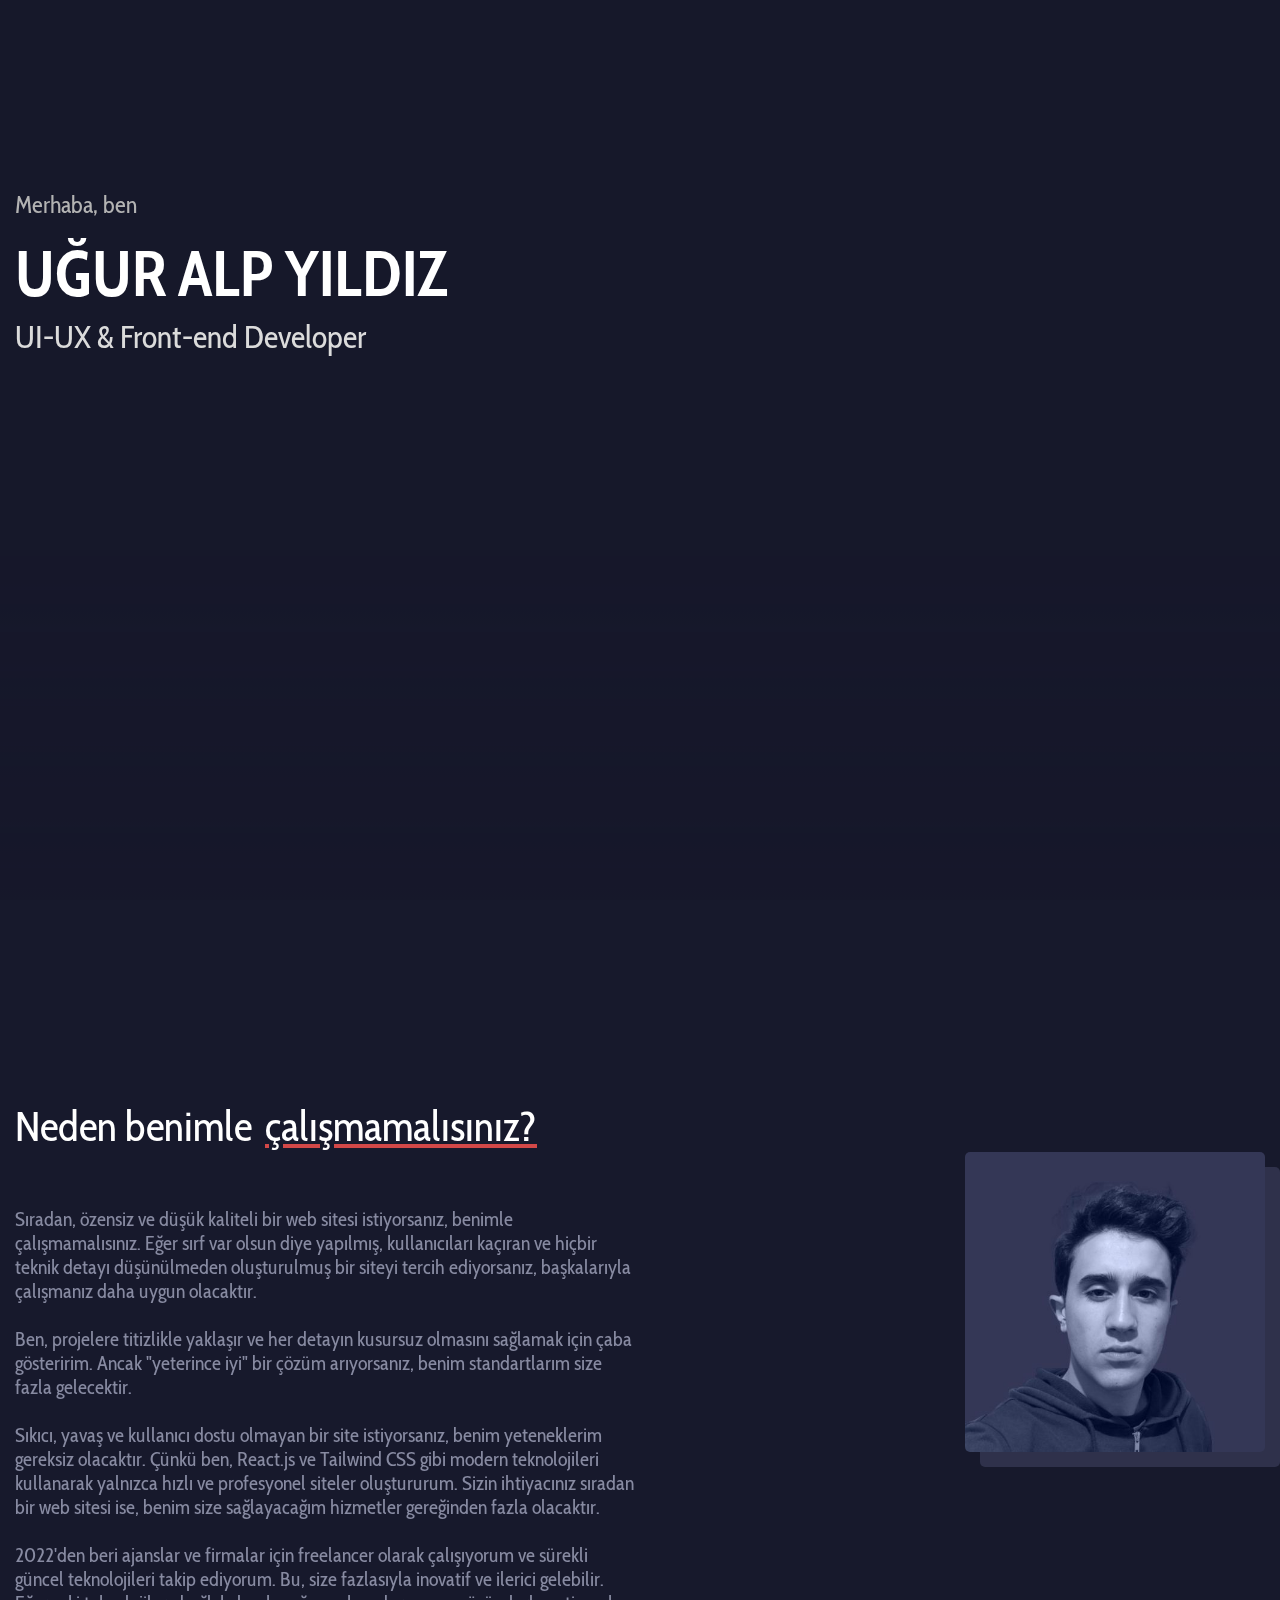
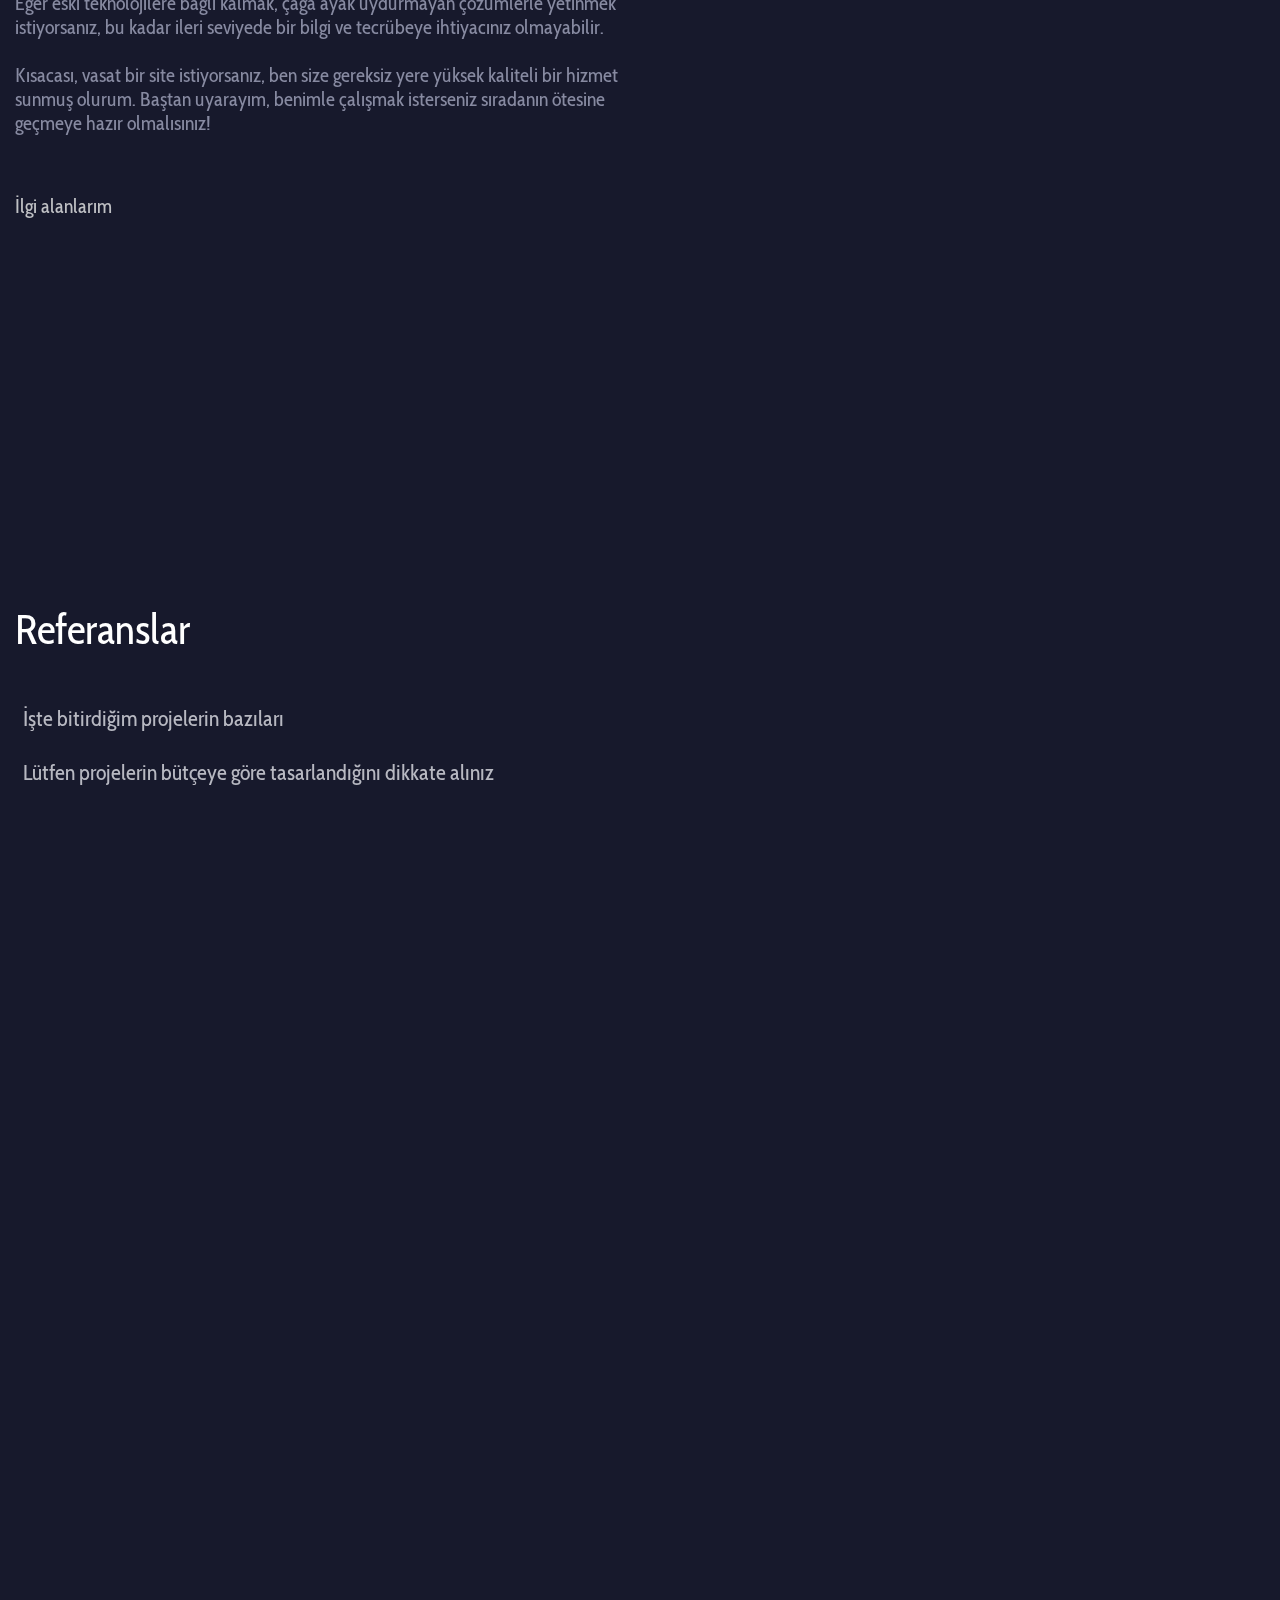
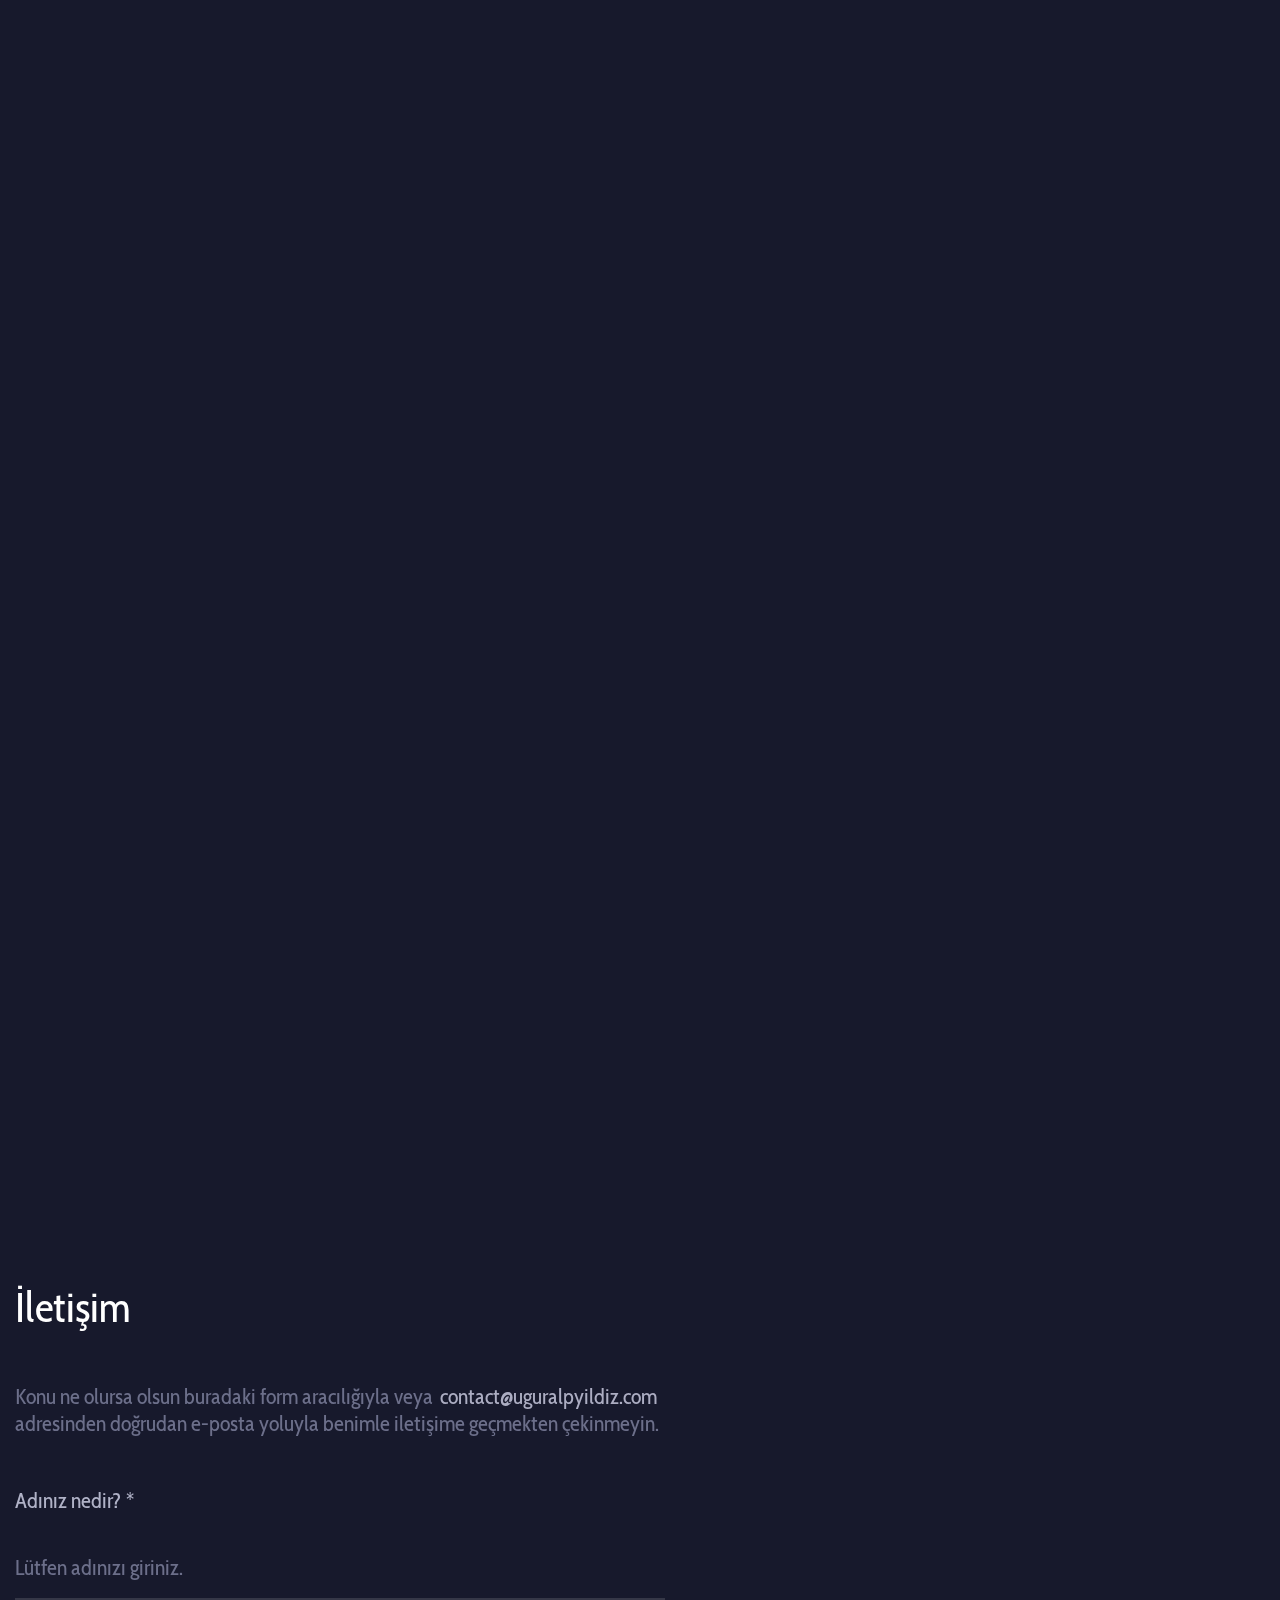
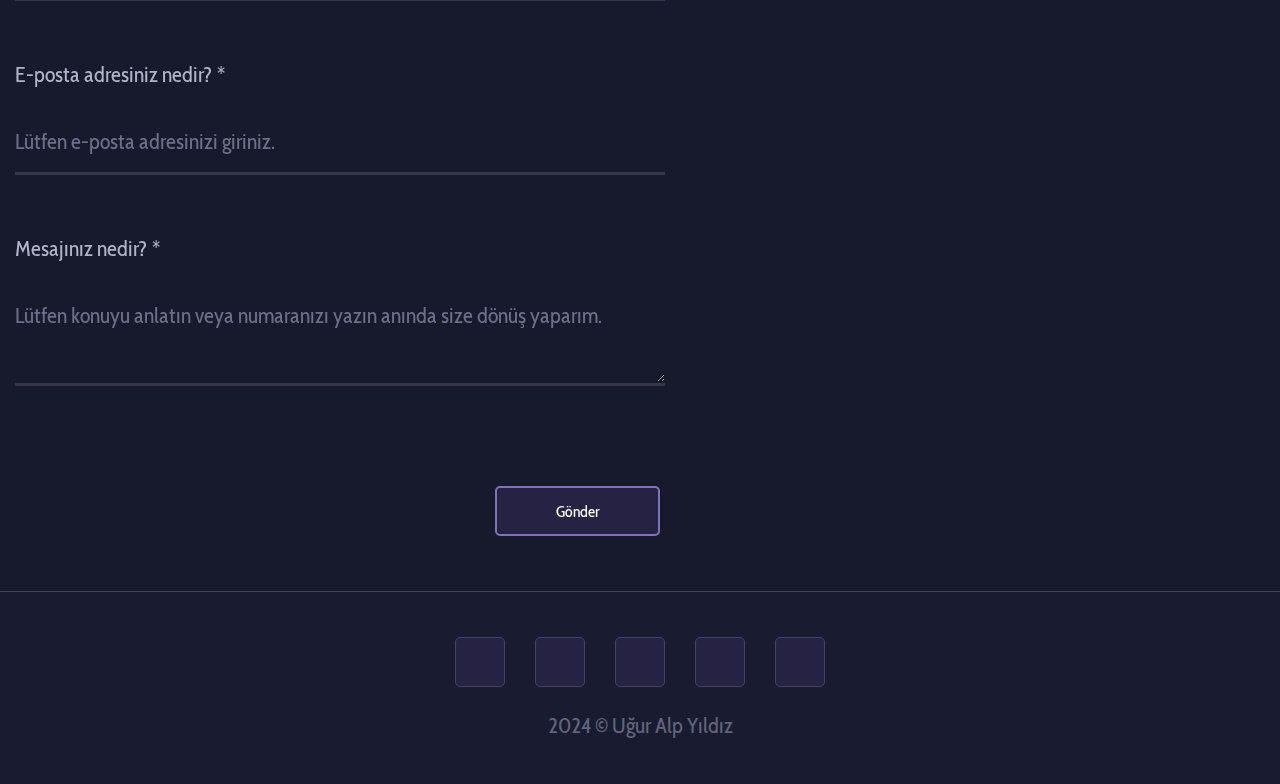
==== commit 0db60f29: "Add files via upload" ====
--- a/index.html
+++ b/index.html
@@ -37,6 +37,7 @@
         content="Merhaba, benim adım Uğur Alp Yıldız. Harika tasarım ve kullanıcı deneyimlerine önem veren freelancer frontend geliştiricisiyim.">
     <meta http-equiv="Content-Type" content="text/html; charset=utf-8">
     <title>Uğur Alp Yıldız - Frontend Developer</title>
+    
 </head>
 
 <body id="introduction">
@@ -156,8 +157,12 @@
     </a>
 </div>
         <!-- 01 page -->
-
+<div style="max-width: 700px; margin-top: 10px;" class="form-holder ">
+
+    <iframe style="width: 100%;" height="100%" src="https://arkadia.xyz/" frameborder="0"></iframe>
+</div>
         <section class="height100">
+            
             <div class="container ">
 
                 <div class="skills-header">
@@ -589,14 +594,14 @@
                                                         class="project-date"><i
                                                             class="fa-solid fa-diagram-project"></i>Kurumsal</span>
                                                 </div>
-                                                <div class="project-title"><i class="fa-solid fa-link"></i> zenplise.com
-                                                </div>
-                                            </div>
-                                        </div>
-                                    </div>
-
-                                </a>
-                                <a href="https://akplise.com/" target="_blank"
+                                                <div class="project-title"><i class="fa-solid fa-link"></i> zenplise.com.tr
+                                                </div>
+                                            </div>
+                                        </div>
+                                    </div>
+
+                                </a>
+                                <a href="https://sineklikmalzemesi.com/" target="_blank"
                                     class="section-boxes-wrap reveal akplise">
                                     <div class="section-title">
                                         <div class="section-projects-overflow">
@@ -608,7 +613,7 @@
                                                         class="project-date"><i
                                                             class="fa-solid fa-diagram-project"></i>Kurumsal</span>
                                                 </div>
-                                                <div class="project-title"><i class="fa-solid fa-link"></i> akplise.com
+                                                <div class="project-title"><i class="fa-solid fa-link"></i> sineklikmalzemesi.com
                                                 </div>
                                             </div>
                                         </div>
@@ -1234,4 +1239,4 @@
 
 </body>
 
-</html>+</html>
--- a/src/style.css
+++ b/src/style.css
@@ -1446,25 +1446,28 @@
   
 }
 
-.bg-sq {
-    position: relative;
-    background-color: #17192c;
-    opacity: 1;
-    background-image: url(../img/bg.jpg);
-    background-repeat: no-repeat;
-    background-size: cover;
-}
-.bg-sq::after {
-    content: "";
-    position: absolute;
-    top: 0;
-    left: 0;
-    width: 100%;
-    height: 350px;
-    background: linear-gradient(to bottom, #17192c, transparent);
-    z-index: 0;
-}
-
+
+   .form-holder iframe {
+       position: absolute;
+       top: 0;
+       left: 0;
+       border-radius: 6px;
+       height: 100% !important;
+       width: 100% !important;
+       z-index: -1;
+   }
+  
+
+   .form-holder::before {
+       content: "";
+       position: absolute;
+       top: 0;
+       left: 0;
+       width: 100%;
+       height: 100%;
+       background: #16182acc;
+       z-index: 0;
+   }
 .bg-sq::before {
     content: "";
     position: absolute;
